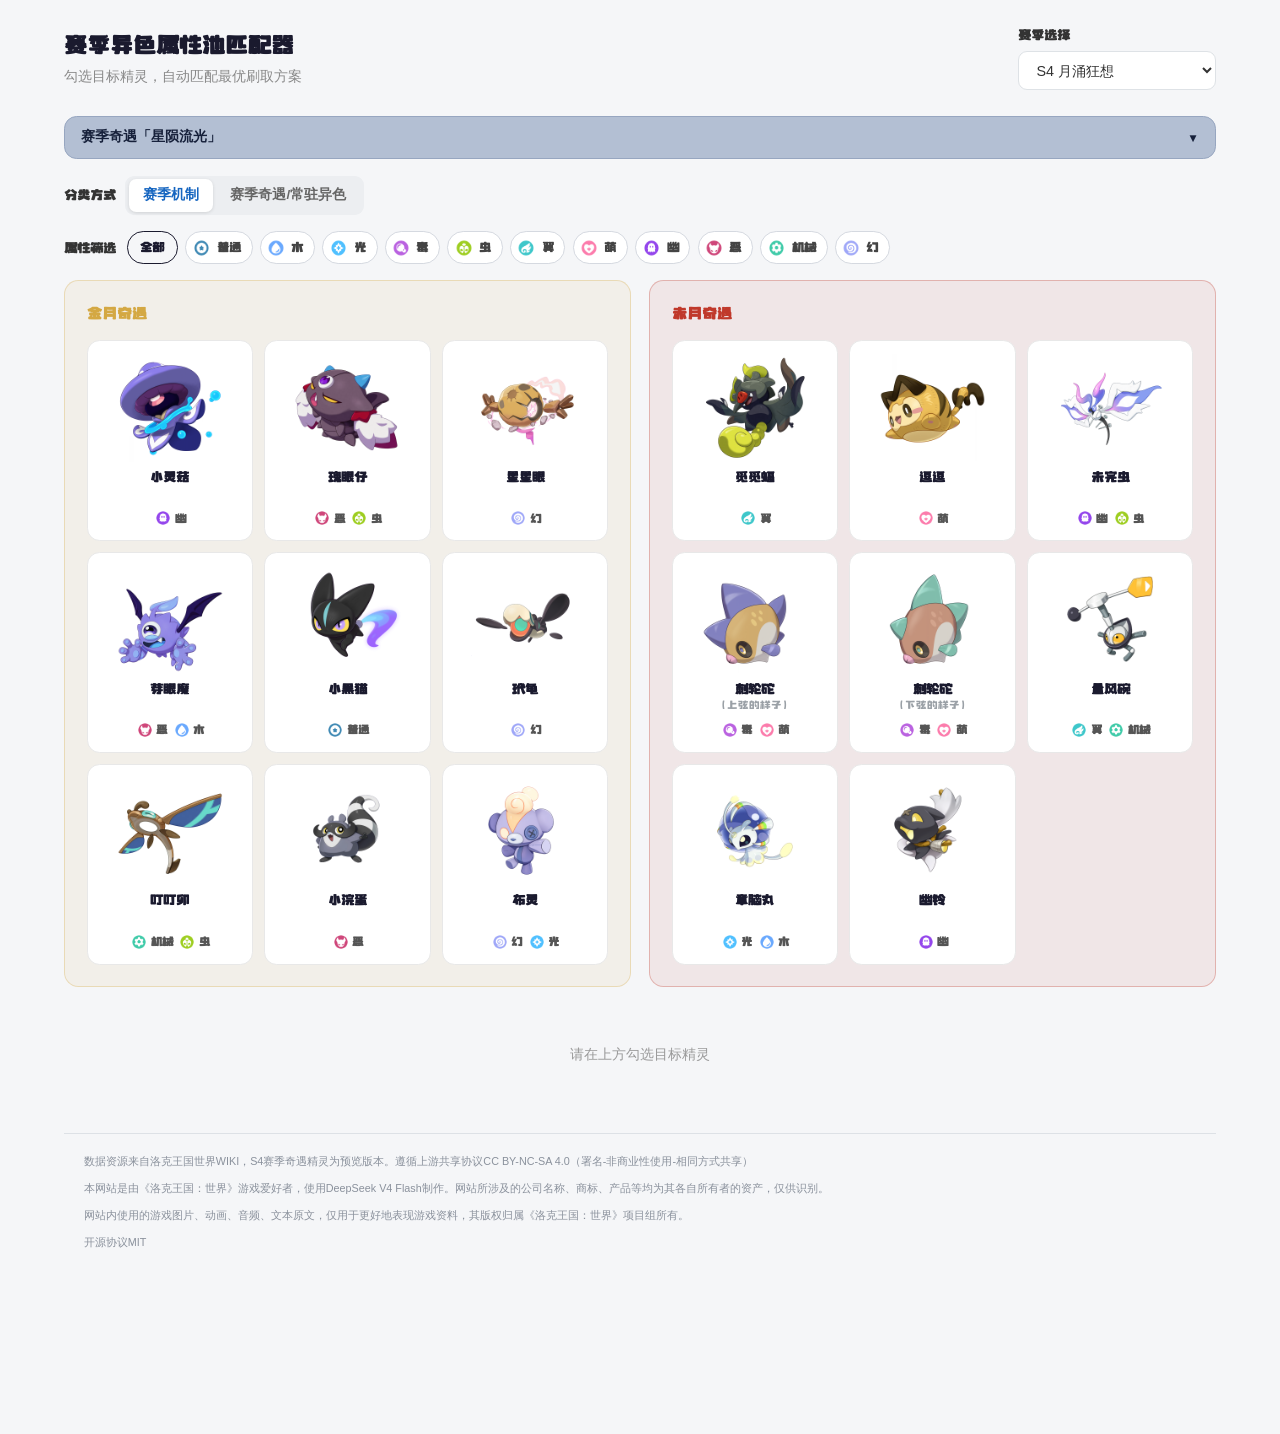
==== index.html @ b7e62e80 "feat: 赛季异色属性池匹配器 v2.7" ====
<!DOCTYPE html>
<html lang="zh-CN">
<head>
  <meta charset="UTF-8">
  <meta name="viewport" content="width=device-width, initial-scale=1.0">
  <title>洛克王国赛季异色属性池匹配器</title>
  <style>
    @font-face {
      font-family: 'MIANFEIZITI';
      src: url('fonts/MIANFEIZITI.ttf') format('truetype');
      font-display: swap;
    }
    :root {
      --font-game: 'MIANFEIZITI', -apple-system, BlinkMacSystemFont, 'Segoe UI', Roboto, 'PingFang SC', 'Microsoft YaHei', sans-serif;
      --font-text: -apple-system, BlinkMacSystemFont, 'Segoe UI', Roboto, 'PingFang SC', 'Microsoft YaHei', sans-serif;
    }
    * { box-sizing: border-box; margin: 0; padding: 0; }
    body {
      font-family: var(--font-game);
      background: #f5f6f8; color: #1a1a2e; padding: 28px; line-height: 1.5;
      zoom: 0.9; /* 页面整体缩放至 90% */
    }
    /* 说明性文字保持系统字体，不更换 */
    .header-title p, .notice, .empty-state, .loading,
    .recommend-group-header .count, .region-hint { font-family: var(--font-text); }
    .container { max-width: 1280px; margin: 0 auto; }

    .header {
      display: flex; justify-content: space-between; align-items: center;
      margin-bottom: 28px; flex-wrap: wrap; gap: 12px;
    }
    .header-title h1 { font-size: 26px; margin-bottom: 4px; }
    .header-title p { font-size: 15px; color: #888; }
    .season-select { min-width: 220px; }
    .season-select label { display: block; font-size: 15px; font-weight: 600; margin-bottom: 6px; color: #333; }
    .season-select select {
      width: 100%; padding: 12px 16px; border-radius: 10px; border: 2px solid #dee2e6;
      font-size: 16px; background: white; cursor: pointer; outline: none; color: #333;
    }

    .loading { text-align: center; padding: 48px; color: #666; }

    .filter-grid { display: grid; gap: 20px; margin-bottom: 24px; }

    .filter-box {
      border-radius: 16px; padding: 24px; border: 1px solid;
    }
    .filter-box-header {
      display: flex; justify-content: space-between; align-items: center;
      margin-bottom: 16px;
    }
    .filter-box-header h3 { font-size: 17px; margin: 0; }

    .checkbox-group {
      display: grid;
      grid-template-columns: repeat(5, minmax(0, 1fr));
      gap: 12px;
    }
    /* 筛选区左右两个分类并列时，每个分类内一行 3 张卡片 */
    .checkbox-group.cols-3 { grid-template-columns: repeat(3, minmax(0, 1fr)); }
    /* 精灵星系卡片（参考 wiki 精灵图鉴） */
    .sprite-card {
      position: relative;
      display: flex; flex-direction: column; align-items: center; gap: 8px;
      padding: 14px 10px 12px;
      background: white; border-radius: 14px;
      border: 2px solid #e8e8e8;
      cursor: pointer; transition: all 0.15s; user-select: none;
    }
    .sprite-card:hover { border-color: #c8c8c8; transform: translateY(-2px); box-shadow: 0 4px 10px rgba(0,0,0,0.06); }
    .sprite-card.selected {
      border-color: var(--accent, #666);
      background: var(--accent-bg, rgba(0,0,0,0.04));
      box-shadow: 0 4px 12px rgba(0,0,0,0.08);
    }
    .sprite-card.selected::after {
      content: '✓'; position: absolute; top: 5px; right: 12px;
      color: var(--accent, #666); font-weight: 700; font-size: 18px;
    }
    .sprite-card input[type="checkbox"] { position: absolute; opacity: 0; pointer-events: none; }
    .sprite-img-wrap {
      position: relative; width: 120px; height: 120px;
      background: transparent; border-radius: 12px; overflow: hidden;
      display: flex; align-items: center; justify-content: center;
    }
    .sprite-img-wrap::before { content: '暂无图片'; font-size: 13px; color: #b8bcc4; }
    .sprite-img { width: 100%; height: 100%; object-fit: contain; }
    /* 精灵/可定向/推荐卡片名称：主名一行 + 括号形态副行（小字灰色）；无括号也保留副行高度使卡片等高 */
    .sprite-name, .dc-name, .rc-name {
      display: inline-flex;
      flex-direction: column;
      align-items: center;
      gap: 2px;
      text-align: center;
      line-height: 1.25;
    }
    .nm-main { font-size: inherit; }
    .nm-sub {
      font-size: 12px; font-weight: 400; color: #9aa0a6;
      min-height: 1.2em; line-height: 1.2; white-space: nowrap;
    }
    .sprite-name { font-weight: 700; font-size: 15px; color: #1a1a2e; }
    .sprite-attrs { display: flex; gap: 6px; min-height: 24px; flex-wrap: wrap; justify-content: center; }
    .sprite-attr {
      display: inline-flex; align-items: center; gap: 3px;
      font-size: 13px; font-weight: 600; color: #555;
    }
    .sprite-attr img { width: 20px; height: 20px; border-radius: 50%; }

    /* 赛季机制提示：标题 + 可折叠正文（背景 #B3BFD3，深色文字适配） */
    .notice {
      display: none;
      border-radius: 14px;
      margin-bottom: 18px;
      border: 1px solid #97a6c0;
      background: #B3BFD3;
      overflow: hidden;
      font-size: 14px;
      color: #1e2a42;
    }
    .notice-head {
      display: flex;
      align-items: center;
      justify-content: space-between;
      gap: 10px;
      padding: 12px 18px;
      cursor: pointer;
      user-select: none;
    }
    .notice-title {
      font-weight: 700;
      font-size: 15px;
      color: #16203a;
      line-height: 1.5;
    }
    .notice-arrow {
      flex-shrink: 0;
      font-size: 13px;
      color: #16203a;
      transition: transform 0.25s ease;
    }
    .notice.open .notice-arrow { transform: rotate(180deg); }
    .notice-body { display: none; padding: 0 18px 16px; }
    .notice.open .notice-body { display: block; }
    .notice-body p { margin: 0 0 8px; color: #1e2a42; }
    .notice-body p:last-child { margin-bottom: 0; }
    .notice-body .notice-sub { font-weight: 600; margin: 6px 0 2px; }

    /* 地区形态提示（如刺轮砣：上弦的样子 / 下弦的样子） */
    .region-hint {
      display: none;
      align-items: center;
      gap: 10px;
      flex-wrap: wrap;
      background: #eef4ff;
      border: 1px solid #c6d8f5;
      border-radius: 12px;
      padding: 14px 20px;
      margin-bottom: 18px;
      font-size: 15px;
      color: #2b4a7a;
    }
    .region-hint .region-hint-title {
      font-weight: 700;
      padding: 3px 12px;
      border-radius: 8px;
      background: #dbe8ff;
      color: #1f3a66;
      font-size: 14px;
      white-space: nowrap;
    }

    /* 分类方式切换开关 */
    .mode-switch {
      display: flex; align-items: center; gap: 10px;
      margin-bottom: 18px; flex-wrap: wrap;
    }
    .mode-label { font-size: 15px; font-weight: 600; color: #333; white-space: nowrap; }
    .mode-buttons {
      display: inline-flex; background: #eceef1; border-radius: 10px;
      padding: 4px; gap: 3px;
    }
    .mode-btn {
      padding: 8px 16px; border: none; border-radius: 8px;
      background: transparent; font-size: 15px; font-weight: 600;
      color: #666; cursor: pointer; transition: all 0.15s;
    }
    .mode-btn.active { background: white; color: #1565c0; box-shadow: 0 1px 4px rgba(0,0,0,0.12); }

    /* 属性筛选开关 */
    .attr-filter {
      display: flex; align-items: center; gap: 12px;
      margin-bottom: 18px; flex-wrap: wrap;
    }
    .attr-filter-buttons { display: flex; flex-wrap: wrap; gap: 8px; }
    .attr-btn {
      display: inline-flex; align-items: center; gap: 6px;
      padding: 6px 12px 6px 6px; border-radius: 18px;
      border: 1.5px solid #d5d9e0; background: white;
      font-size: 14px; font-weight: 600; color: #444;
      font-family: var(--font-game);
      cursor: pointer; transition: all 0.15s;
    }
    .attr-btn:hover { border-color: #aab2bd; }
    .attr-btn img { width: 22px; height: 22px; border-radius: 50%; }
    .attr-btn.active { border-color: var(--ac); background: var(--abg); color: var(--ac); }
    .attr-btn.all { padding: 6px 14px; }

    /* 属性筛选下不可命中精灵：置灰不可选 */
    .sprite-card.disabled {
      opacity: 0.4; pointer-events: none;
      filter: grayscale(0.5);
    }

    .attr-tag {
      display: inline-flex; align-items: center; gap: 6px;
      padding: 5px 12px 5px 6px; border-radius: 16px;
      font-weight: 700; margin-right: 6px; border: 1px solid;
      font-size: 15px; text-shadow: none;
    }
    .attr-tag img { width: 22px; height: 22px; border-radius: 50%; }

    /* 命中属性：并入推荐高星光值刷取精灵区块顶部 */
    .recommend-hit-attrs {
      display: flex;
      align-items: center;
      gap: 10px;
      flex-wrap: wrap;
      background: rgba(255, 255, 255, 0.6);
      border-radius: 10px;
      padding: 10px 14px;
      margin-bottom: 14px;
    }
    .recommend-hit-attrs .label { font-weight: 600; color: #4527a0; font-size: 15px; white-space: nowrap; }

    .directable-section {
      display: none;
      background: #e8f5e9;
      border-radius: 16px;
      padding: 24px;
      border: 1px solid #c8e6c9;
      margin-bottom: 18px;
    }
    .directable-section h3 {
      margin: 0 0 16px 0;
      color: #2e7d32;
      font-size: 19px;
    }
    .directable-subtitle {
      font-weight: 700;
      color: #333;
      font-size: 16px;
      margin: 14px 0 10px 0;
      padding-bottom: 6px;
      border-bottom: 1px dashed #a5d6a7;
    }
    .directable-subtitle:first-of-type { margin-top: 0; }
    .directable-list {
      display: grid;
      grid-template-columns: repeat(5, minmax(0, 1fr));
      gap: 14px;
    }
    /* 可定向精灵卡片：与上方筛选器精灵卡片一致的竖向样式（图 + 名称 + 属性），底部一行属性池 + 机制tag */
    .directable-card {
      display: flex;
      flex-direction: column;
      align-items: center;
      gap: 10px;
      width: 100%;
      background: white;
      border-radius: 14px;
      border: 2px solid #e8e8e8;
      padding: 14px;
      transition: all 0.15s;
    }
    .directable-card:hover { border-color: #c8c8c8; box-shadow: 0 4px 10px rgba(0,0,0,0.06); }
    .dc-top {
      display: flex; flex-direction: column; align-items: center;
      gap: 8px; width: 100%; text-align: center;
    }
    .dc-img-wrap {
      position: relative; flex-shrink: 0; width: 100px; height: 100px;
      background: transparent; border-radius: 12px; overflow: hidden;
      display: flex; align-items: center; justify-content: center;
    }
    .dc-img-wrap::before { content: '暂无图片'; font-size: 13px; color: #b8bcc4; }
    .dc-img { width: 100%; height: 100%; object-fit: contain; }
    .dc-info { display: flex; flex-direction: column; align-items: center; gap: 4px; width: 100%; }
    .dc-name { font-weight: 700; font-size: 15px; color: #1a1a2e; }
    .dc-attrs { display: flex; justify-content: center; gap: 6px; flex-wrap: wrap; }
    .dc-row {
      display: flex; align-items: center; justify-content: space-between; gap: 6px;
      width: 100%;
      padding: 8px 10px; background: #f8f9fa; border-radius: 8px;
      border: 1px solid #e9ecef;
    }
    .dc-pool {
      display: inline-flex; align-items: center; gap: 4px;
      font-size: 14px; font-weight: 600; color: #555; white-space: nowrap;
    }
    .dc-pool img { width: 18px; height: 18px; border-radius: 50%; }
    .method-tag {
      font-size: 12px;
      padding: 3px 10px;
      border-radius: 6px;
      font-weight: 600;
      color: white;
      white-space: nowrap;
    }

    .recommend-section {
      display: none;
      background: #ede7f6;
      border-radius: 16px;
      padding: 24px;
      border: 1px solid #d1c4e9;
    }
    .recommend-section h3 {
      margin: 0 0 16px 0;
      color: #4527a0;
      font-size: 19px;
    }

    .recommend-group {
      background: white;
      border-radius: 12px;
      padding: 14px 16px;
      border: 1px solid #e0e0e0;
      margin-bottom: 14px;
    }
    .recommend-group:last-child { margin-bottom: 0; }
    .recommend-group-header {
      display: flex;
      align-items: center;
      gap: 8px;
      margin-bottom: 10px;
    }
    .recommend-group-header .dot {
      display: inline-block;
      width: 16px;
      height: 16px;
      border-radius: 50%;
    }
    .recommend-group-header .attr-name {
      font-weight: 700;
      color: #333;
      font-size: 18px;
    }
    .recommend-group-header .count {
      color: #999;
      font-size: 13px;
    }
    /* 定向 tag：属性池定向 / 赛季机制定向（可内嵌金月/赤月）/ 不可定向 */
    .recommend-group-header .dir-method {
      display: inline-flex;
      align-items: center;
      gap: 4px;
      font-size: 12px;
      padding: 3px 10px;
      border-radius: 999px;
      font-weight: 600;
      color: white;
      line-height: 1.3;
    }
    .recommend-group-header .dir-method.pool { background: #e65100; }
    .recommend-group-header .dir-method.mech {
      background: #71C2F9;
      color: #3D4F1F; /* BFDE7B 加深后的文字色 */
    }
    .recommend-group-header .dir-method.mech .m-sub {
      display: inline-block;
      color: white;
      padding: 0 6px;
      border-radius: 6px;
      font-size: 11px;
      font-weight: 700;
      line-height: 1.5;
    }
    .recommend-group-header .dir-method.none { background: #aeb4bc; }
    .recommend-items {
      display: grid;
      grid-template-columns: repeat(5, minmax(0, 1fr));
      gap: 14px;
    }
    /* 推荐高星光值精灵卡片：与筛选精灵卡同款版式（透明立绘 + 两行名称 + 图标信息行） */
    .recommend-card {
      position: relative;
      display: flex;
      flex-direction: column;
      align-items: center;
      gap: 8px;
      width: 100%;
      background: white;
      border-radius: 14px;
      border: 2px solid #e8e8e8;
      padding: 14px 10px 12px;
      transition: all 0.15s;
    }
    .recommend-card:hover { border-color: #c8c8c8; box-shadow: 0 4px 10px rgba(0,0,0,0.06); }
    .rc-img-wrap {
      position: relative; flex-shrink: 0; width: 120px; height: 120px;
      background: transparent; border-radius: 12px; overflow: hidden;
      display: flex; align-items: center; justify-content: center;
    }
    .rc-img-wrap::before { content: '暂无图片'; font-size: 13px; color: #b8bcc4; }
    .rc-img { width: 100%; height: 100%; object-fit: contain; }
    .rc-name { font-weight: 700; font-size: 15px; color: #1a1a2e; text-align: center; }
    /* 卡内信息两行：第一行「第一属性：图标+属性」，第二行 星光值 + 阶段（浅蓝胶囊气泡） */
    .rc-attr {
      display: inline-flex;
      align-items: center;
      gap: 4px;
      font-size: 12px;
      color: #8a6d3b;
      white-space: nowrap;
    }
    .rc-attr .rc-attr-label { font-weight: 600; color: #8a6d3b; }
    .rc-attr .rc-attr-ico { width: 16px; height: 16px; border-radius: 50%; }
    .rc-attr .rc-attr-name { font-weight: 600; color: #6b5421; }
    .rc-foot {
      display: flex;
      align-items: center;
      justify-content: center;
      gap: 8px;
      flex-wrap: wrap;
      min-height: 22px;
    }
    .rc-star {
      display: inline-flex;
      align-items: center;
      gap: 4px;
      font-size: 13px;
      font-weight: 700;
      color: #3a3f47;
      white-space: nowrap;
    }
    .rc-star img { width: 18px; height: 18px; }
    /* 阶段浅蓝胶囊气泡 */
    .rc-stage {
      background: #dff1ff;
      color: #0b6bcb;
      font-size: 12px;
      font-weight: 700;
      padding: 1px 10px;
      border-radius: 999px;
      line-height: 1.5;
      white-space: nowrap;
    }

    .empty-state {
      text-align: center;
      padding: 40px;
      color: #999;
      font-size: 15px;
    }

    /* 页脚声明 */
    .footer {
      margin-top: 36px;
      padding: 18px 22px 8px;
      border-top: 1px solid #dde1e6;
      color: #8a919c;
      font-size: 12px;
      line-height: 2;
      font-family: var(--font-text);
    }
    .footer p { margin: 0 0 6px; }

    /* ==================== 图片占位符：有图时隐藏占位文字 ==================== */
    .sprite-img-wrap.has-img::before,
    .dc-img-wrap.has-img::before,
    .rc-img-wrap.has-img::before { content: none; }

    /* ==================== 常规/异色图交替（S1~S3，双图交叠平滑过渡） ==================== */
    /* 开启交替的图片容器：两层 <img> 上下堆叠，通过 opacity 交叠淡入淡出 */
    .sw-ready > img {
      position: absolute;
      inset: 0;
      width: 100%;
      height: 100%;
      object-fit: contain;
      transition: opacity 2.4s ease-in-out;
    }
    .sprite-img, .dc-img, .rc-img { transition: opacity 2.4s ease-in-out; }

    @media (max-width: 1050px) {
      /* 两个分类并列时每格变窄，精灵图适当缩小避免溢出 */
      .sprite-img-wrap { width: 100px; height: 100px; }
    }

    @media (max-width: 900px) {
      .checkbox-group { grid-template-columns: repeat(auto-fill, minmax(120px, 1fr)); }
      .directable-list, .recommend-items { grid-template-columns: repeat(auto-fill, minmax(170px, 1fr)); }
    }

    @media (max-width: 768px) {
      .filter-grid { grid-template-columns: 1fr !important; }
      .header { flex-direction: column; align-items: flex-start; }
    }

    @media (max-width: 560px) {
      body { padding: 16px; }
      .header-title h1 { font-size: 22px; }
      .filter-box, .directable-section, .recommend-section { padding: 16px; }
      .sprite-card { padding: 12px 8px 10px; gap: 6px; }
      .checkbox-group { grid-template-columns: repeat(auto-fill, minmax(100px, 1fr)); }
      .sprite-img-wrap, .dc-img-wrap, .rc-img-wrap { width: 84px; height: 84px; }
      .directable-card, .recommend-card { width: 100%; }
      .directable-list, .recommend-items { grid-template-columns: 1fr; }
      .dc-row { flex-wrap: wrap; justify-content: center; }
    }
  </style>
</head>
<body>
  <div class="container">
    <div class="header">
      <div class="header-title">
        <h1>赛季异色属性池匹配器</h1>
        <p>勾选目标精灵，自动匹配最优刷取方案</p>
      </div>
      <div class="season-select">
        <label>赛季选择</label>
        <select id="season-select">
          <option value="">加载中...</option>
        </select>
      </div>
    </div>

    <div class="loading" id="loading">正在加载赛季数据...</div>

    <div id="app-content" style="display: none;">
      <div class="notice" id="season-notice"></div>

      <div class="mode-switch" id="mode-switch" style="display: none;">
        <span class="mode-label">分类方式</span>
        <div class="mode-buttons" id="mode-buttons"></div>
      </div>

      <div class="attr-filter" id="attr-filter">
        <span class="mode-label">属性筛选</span>
        <div class="attr-filter-buttons" id="attr-filter-buttons"></div>
      </div>

      <div class="filter-grid" id="filter-grid"></div>

      <div class="region-hint" id="region-hint"></div>

      <div class="recommend-section" id="recommend-section">
        <h3>推荐属性池</h3>
        <div class="recommend-hit-attrs" id="recommend-hit-attrs"></div>
        <div id="recommend-list"></div>
      </div>
    </div>

    <div class="empty-state" id="empty-state">请在上方勾选目标精灵</div>

    <footer class="footer">
      <p>数据资源来自洛克王国世界WIKI，S4赛季奇遇精灵为预览版本。遵循上游共享协议CC BY-NC-SA 4.0（署名-非商业性使用-相同方式共享）</p>
      <p>本网站是由《洛克王国：世界》游戏爱好者，使用DeepSeek V4 Flash制作。网站所涉及的公司名称、商标、产品等均为其各自所有者的资产，仅供识别。</p>
      <p>网站内使用的游戏图片、动画、音频、文本原文，仅用于更好地表现游戏资料，其版权归属《洛克王国：世界》项目组所有。</p>
      <p>开源协议MIT</p>
    </footer>
  </div>

  <script>
    // ==================== 配置 ====================
    const BASE_PATH = '.';

    // 属性颜色：从 images/attrs/ 属性图标中提取的主色
    const attrColors = {
      "普通": "#3080B0", "草": "#40B070", "火": "#D05020", "水": "#60A0F0",
      "光": "#40C0F0", "地": "#907030", "冰": "#50A0D0", "龙": "#E04060",
      "电": "#E0C000", "毒": "#B060E0", "虫": "#90C020", "武": "#F09030",
      "翼": "#30C0C0", "萌": "#F070A0", "幽": "#9040E0", "恶": "#C04070",
      "机械": "#40C0A0", "幻": "#90A0F0"
    };

    // ==================== 状态 ====================
    let seasonsConfig = [];
    let currentSeasonData = null;
    let highValueSprites = [];
    let selectedSprites = new Set(); // 单选：最多包含 1 个元素
    // 属性筛选：'' = 全部，否则为单个属性名（单选）
    let selectedAttr = '';
    // 分类方式：mechanism=赛季机制分类（filterGroups），category=赛季奇遇/常驻异色分类（categoryGroups）
    let filterMode = 'mechanism';

    // 分类方式定义（开关按钮展示文案）
    const FILTER_MODES = [
      { key: 'mechanism', label: '赛季机制', groupField: 'group', groupsKey: 'filterGroups' },
      { key: 'category', label: '赛季奇遇/常驻异色', groupField: 'group2', groupsKey: 'categoryGroups' }
    ];

    // 当前分类方式下的分组列表
    function getFilterGroups() {
      const mode = FILTER_MODES.find(m => m.key === filterMode) || FILTER_MODES[0];
      return (currentSeasonData[mode.groupsKey] || currentSeasonData.filterGroups || []);
    }

    // 当前分类方式下精灵所属分组 key
    function getSpriteGroupKey(sprite) {
      const mode = FILTER_MODES.find(m => m.key === filterMode) || FILTER_MODES[0];
      return sprite[mode.groupField] || sprite.group || '';
    }

    // ==================== 初始化 ====================
    async function init() {
      try {
        const seasonsRes = await fetch(`${BASE_PATH}/data/seasons.json`);
        const seasonsData = await seasonsRes.json();
        seasonsConfig = seasonsData.seasons;

        const hvRes = await fetch(`${BASE_PATH}/data/high_value_sprites.json`);
        const hvData = await hvRes.json();
        highValueSprites = hvData.sprites;

        // 异色图清单（常规/异色交替用；未来赛季更新只需补充 data/yise_images.json）
        try {
          const yiseRes = await fetch(`${BASE_PATH}/data/yise_images.json`);
          yiseImages = await yiseRes.json();
        } catch (e) { /* 无清单则不做交替 */ }

        const select = document.getElementById('season-select');
        select.innerHTML = '';
        seasonsConfig.forEach(s => {
          const opt = document.createElement('option');
          opt.value = s.id;
          opt.textContent = `${s.id} ${s.name}`;
          select.appendChild(opt);
        });
        select.addEventListener('change', (e) => loadSeason(e.target.value));

        await loadSeason(seasonsConfig[0].id);

        document.getElementById('loading').style.display = 'none';
        document.getElementById('app-content').style.display = 'block';
      } catch (err) {
        document.getElementById('loading').textContent = '加载失败：' + err.message;
        console.error(err);
      }
    }

    // ==================== 加载赛季数据 ====================
    async function loadSeason(seasonId) {
      currentSeasonData = null;
      selectedSprites.clear();
      selectedAttr = '';
      filterMode = 'mechanism';

      const res = await fetch(`${BASE_PATH}/data/${seasonId}.json`);
      currentSeasonData = await res.json();

      // 赛季切换后清空交替队列，避免引用已移除的旧图片
      swapItems.length = 0;

      renderModeSwitch();
      renderAttrFilter();
      renderFilters();
      updateResults();
    }

    // ==================== 渲染分类方式开关 ====================
    // 仅当赛季配置了 categoryGroups 时显示开关（前端完全通用）
    function renderModeSwitch() {
      const wrap = document.getElementById('mode-switch');
      const container = document.getElementById('mode-buttons');
      const hasCategory = (currentSeasonData.categoryGroups || []).length > 0;
      if (!hasCategory) {
        wrap.style.display = 'none';
        container.innerHTML = '';
        return;
      }
      wrap.style.display = 'flex';
      container.innerHTML = '';
      FILTER_MODES.forEach(mode => {
        const btn = document.createElement('button');
        btn.className = 'mode-btn' + (mode.key === filterMode ? ' active' : '');
        btn.dataset.mode = mode.key;
        btn.textContent = mode.label;
        btn.addEventListener('click', () => {
          if (filterMode === mode.key) return;
          filterMode = mode.key;
          container.querySelectorAll('.mode-btn').forEach(b => b.classList.toggle('active', b.dataset.mode === filterMode));
          selectedSprites.clear();
          renderFilters();
          updateResults();
        });
        container.appendChild(btn);
      });
    }

    // ==================== 渲染属性筛选开关 ====================
    // 属性选项 = 当前赛季精灵包含的属性（去重，单选）
    function renderAttrFilter() {
      const container = document.getElementById('attr-filter-buttons');
      container.innerHTML = '';

      // 收集赛季内属性
      const attrSet = new Set();
      currentSeasonData.sprites.forEach(s => {
        if (s.attr1) attrSet.add(s.attr1);
        if (s.attr2) attrSet.add(s.attr2);
      });
      // 按属性色值表固定顺序排序，未知属性排最后
      const order = Object.keys(attrColors);
      const attrs = Array.from(attrSet).sort((a, b) => {
        const ia = order.indexOf(a), ib = order.indexOf(b);
        return (ia === -1 ? 99 : ia) - (ib === -1 ? 99 : ib);
      });

      const makeBtn = (attr, label, isAll) => {
        const btn = document.createElement('button');
        btn.className = 'attr-btn' + (isAll ? ' all' : '') + (attr === selectedAttr ? ' active' : '');
        btn.dataset.attr = attr || 'all';
        if (attr) {
          const color = attrColors[attr] || '#666';
          btn.style.setProperty('--ac', color);
          btn.style.setProperty('--abg', hexToRgba(color, 0.12));
          btn.innerHTML = `<img src="${BASE_PATH}/images/attrs/${encodeURIComponent(attr)}.png" alt="${attr}">${label}`;
        } else {
          btn.textContent = label;
        }
        btn.addEventListener('click', () => {
          if (selectedAttr === attr) return;
          selectedAttr = attr;
          selectedSprites.clear();
          container.querySelectorAll('.attr-btn').forEach(b => b.classList.toggle('active', b.dataset.attr === (attr || 'all')));
          renderFilters();
          updateResults();
        });
        container.appendChild(btn);
      };

      makeBtn('', '全部', true);
      attrs.forEach(a => makeBtn(a, a, false));
    }

    // 同步所有精灵卡片的选中视觉（单选）
    function syncSelectionUI() {
      document.querySelectorAll('.sprite-card').forEach(card => {
        const cb = card.querySelector('input[type="checkbox"]');
        if (!cb) return;
        const on = selectedSprites.has(cb.value);
        cb.checked = on;
        card.classList.toggle('selected', on);
      });
    }

    // 精灵是否可命中某属性（自身属性 或 可定向属性池 包含该属性）
    function canHitAttr(sprite, attr) {
      if (!attr) return true;
      if (sprite.attr1 === attr || sprite.attr2 === attr) return true;
      const d = sprite.directable;
      if (!d) return false;
      return (d.pool || []).includes(attr) || (d.mechanism || []).includes(attr);
    }

    // ==================== 渲染筛选区（完全通用） ====================
    function renderFilters() {
      const grid = document.getElementById('filter-grid');
      const notice = document.getElementById('season-notice');
      const groups = getFilterGroups();

      if (currentSeasonData.description) {
        notice.style.display = 'block';
        notice.classList.remove('open'); // 默认折叠
        const title = currentSeasonData.noticeTitle || `${currentSeasonData.name} 赛季机制`;
        const paras = String(currentSeasonData.description)
          .split(/\n{2,}/)
          .map(t => t.trim())
          .filter(Boolean)
          .map(t => `<p>${t}</p>`)
          .join('');
        notice.innerHTML = `
          <div class="notice-head">
            <span class="notice-title">${title}</span>
            <span class="notice-arrow">▼</span>
          </div>
          <div class="notice-body">${paras}</div>
        `;
        notice.querySelector('.notice-head').addEventListener('click', () => {
          notice.classList.toggle('open');
        });
      } else {
        notice.style.display = 'none';
        notice.innerHTML = '';
      }

      grid.innerHTML = '';
      // 两个分类并列展示（每个分类内一行 3 张卡片）；非两个分类时整行堆叠
      const sideBySide = groups.length === 2;
      grid.style.gridTemplateColumns = sideBySide ? 'repeat(2, minmax(0, 1fr))' : '1fr';

      groups.forEach((group) => {
        const box = document.createElement('div');
        box.className = 'filter-box';
        box.style.background = hexToRgba(group.color, 0.08);
        box.style.borderColor = hexToRgba(group.color, 0.3);

        const boxId = `group-${group.key}-checkboxes`;

        box.innerHTML = `
          <div class="filter-box-header">
            <h3 style="color:${group.color}">${group.name}</h3>
          </div>
          <div class="checkbox-group ${sideBySide ? 'cols-3' : ''}" id="${boxId}"></div>
        `;

        grid.appendChild(box);

        const groupSprites = currentSeasonData.sprites.filter(s => getSpriteGroupKey(s) === group.key);
        const names = [...new Set(groupSprites.map(s => s.name))];
        renderCheckboxGroup(boxId, names, group);
      });
    }

    function renderCheckboxGroup(containerId, names, groupConfig) {
      const container = document.getElementById(containerId);
      container.innerHTML = '';
      const seasonId = currentSeasonData.season;
      const accent = groupConfig.color || '#666';

      names.forEach(name => {
        const sprite = currentSeasonData.sprites.find(s => s.name === name) || {};
        const attrs = [sprite.attr1, sprite.attr2].filter(Boolean);
        const attrsHtml = attrs.map(a => `
          <span class="sprite-attr">
            <img src="${BASE_PATH}/images/attrs/${encodeURIComponent(a)}.png" alt="${a}">
            ${a}
          </span>
        `).join('');

        // 属性筛选：不可命中当前筛选属性的精灵置灰不可选
        const canHit = canHitAttr(sprite, selectedAttr);

        const label = document.createElement('label');
        label.className = 'sprite-card' + (canHit ? '' : ' disabled');
        label.style.setProperty('--accent', accent);
        label.style.setProperty('--accent-bg', hexToRgba(accent, 0.08));

        const checkbox = document.createElement('input');
        checkbox.type = 'checkbox';
        checkbox.value = name;
        checkbox.checked = selectedSprites.has(name);
        if (!canHit) checkbox.disabled = true;
        checkbox.addEventListener('change', (e) => {
          // 单选：选中新精灵时清空其他选择
          if (e.target.checked) {
            selectedSprites.clear();
            selectedSprites.add(name);
          } else {
            selectedSprites.delete(name);
          }
          syncSelectionUI();
          updateResults();
        });

        // 精灵图片：images/S{赛季}/{精灵名}.png；S4 预览版精灵文件名带「（预览版）」
        const imgFile = sprite.previewImage ? `${name}（预览版）` : name;
        const imgSrc = `${BASE_PATH}/images/${seasonId}/${encodeURIComponent(imgFile)}.png`;
        label.innerHTML = `
          <span class="sprite-img-wrap">
            <img class="sprite-img" src="${imgSrc}" alt="${name}" loading="lazy">
          </span>
          <span class="sprite-name">${nameBlock(name)}</span>
          <span class="sprite-attrs">${attrsHtml}</span>
        `;

        // 占位符控制 + 常规/异色图交替（清单驱动，仅 S1~S3 有异色图）
        const wrapEl = label.querySelector('.sprite-img-wrap');
        const imgEl = wrapEl.querySelector('.sprite-img');
        bindPlaceholder(wrapEl, imgEl);
        setupSwap(wrapEl, imgEl, imgSrc, name);

        label.appendChild(checkbox);
        label.classList.toggle('selected', checkbox.checked);
        container.appendChild(label);
      });
    }

    // ==================== 更新结果 ====================
    function updateResults() {
      const hasSelection = selectedSprites.size > 0;
      const emptyState = document.getElementById('empty-state');
      const recommendSection = document.getElementById('recommend-section');
      const regionHint = document.getElementById('region-hint');
      const hitAttrsBar = document.getElementById('recommend-hit-attrs');

      if (!hasSelection) {
        emptyState.style.display = 'block';
        recommendSection.style.display = 'none';
        regionHint.style.display = 'none';
        hitAttrsBar.innerHTML = '';
        return;
      }

      emptyState.style.display = 'none';
      recommendSection.style.display = 'block';

      // 收集命中属性 + 选中精灵的完整数据
      const hitAttrs = new Set();
      const selectedData = [];

      selectedSprites.forEach(name => {
        const matches = currentSeasonData.sprites.filter(s => s.name === name);
        matches.forEach(s => {
          selectedData.push(s);
          if (s.attr1) hitAttrs.add(s.attr1);
          if (s.attr2) hitAttrs.add(s.attr2);
        });
      });

      // 命中属性：并入推荐属性池区块顶部
      const attrList = Array.from(hitAttrs).map(attr => {
        const color = attrColors[attr] || '#666';
        return `<span class="attr-tag" style="background:${hexToRgba(color, 0.12)};border-color:${color};color:${color};">
          <img src="${BASE_PATH}/images/attrs/${encodeURIComponent(attr)}.png" alt="${attr}">${attr}
        </span>`;
      }).join('');
      hitAttrsBar.innerHTML = `<span class="label">命中属性：</span>${attrList || '<span style="color:#999;font-size:13px;">无</span>'}`;

      // 地区形态提示（如刺轮砣双形态为相互独立的精灵）
      renderRegionHint(selectedData);

      // 可定向信息：选中精灵可经「属性池」直接定向的属性 / 可经「赛季机制」近似定向的属性
      // （并入推荐属性池：在各属性池分组头用 tag 标注，不再单独列区块）
      const poolAttrs = new Set();
      const mechAttrs = new Set();
      let mechTag = null; // 赛季机制分组的标识（如 S4 金月/赤月），嵌在「赛季机制定向」tag 内
      selectedData.forEach(s => {
        const d = s.directable;
        if (!d) return;
        (d.pool || []).forEach(a => poolAttrs.add(a));
        if ((d.mechanism || []).length > 0) {
          (d.mechanism).forEach(a => mechAttrs.add(a));
          if (!mechTag) {
            const g = (currentSeasonData.filterGroups || []).find(g => g.key === s.group);
            if (g) mechTag = { text: g.badgeText || g.name, color: g.badgeColor || g.color };
          }
        }
      });

      const recommend = highValueSprites
        .filter(s => hitAttrs.has(s.attr))
        .filter(s => !selectedAttr || s.attr === selectedAttr)
        .filter(s => !(s.excludeSeasons || []).includes(currentSeasonData.season))
        .sort((a, b) => b.value - a.value);

      const grouped = {};
      recommend.forEach(item => {
        if (!grouped[item.attr]) grouped[item.attr] = [];
        grouped[item.attr].push(item);
      });

      renderRecommend(grouped, poolAttrs, mechAttrs, mechTag);
    }

    // ==================== 渲染地区形态提示 ====================
    // 拥有 family 字段的精灵（如刺轮砣的上弦/下弦形态）为同一精灵的地区形态，
    // 属于相互独立的精灵，需特殊方式刷取（具体方式待补充）。选中其一后提示相关形态。
    function renderRegionHint(selectedData) {
      const el = document.getElementById('region-hint');
      const famSprite = selectedData.find(s => s.family);
      const siblings = famSprite
        ? currentSeasonData.sprites.filter(s => s.family === famSprite.family && s.name !== famSprite.name)
        : [];

      if (!famSprite || siblings.length === 0) {
        el.style.display = 'none';
        return;
      }

      const siblingNames = siblings.map(s => s.name).join('、');
      el.innerHTML = `
        <span class="region-hint-title">地区形态提示</span>
        <span>${famSprite.name} 与 ${siblingNames} 为「${famSprite.family}」的地区形态，属于相互独立的精灵，需特殊方式刷取。</span>
      `;
      el.style.display = 'flex';
    }

    // ==================== 渲染推荐列表 ====================
    function renderRecommend(grouped, poolAttrs, mechAttrs, mechTag) {
      const container = document.getElementById('recommend-list');
      container.innerHTML = '';

      const attrs = Object.keys(grouped).sort();

      if (attrs.length === 0) {
        container.innerHTML = '<div style="color:#999;font-size:13px;text-align:center;padding:12px;">暂无匹配推荐</div>';
        return;
      }

      // 可定向（属性池/赛季机制可定向）属性池优先展示，其余平铺并标「不可定向」；不再折叠
      const directableGroups = [];
      const nonDirectableGroups = [];

      attrs.forEach(attr => {
        if (poolAttrs.has(attr) || mechAttrs.has(attr)) {
          directableGroups.push(attr);
        } else {
          nonDirectableGroups.push(attr);
        }
      });

      directableGroups.forEach(attr => {
        renderAttrGroup(container, attr, grouped[attr], {
          pool: poolAttrs.has(attr),
          mech: mechAttrs.has(attr)
        }, mechTag);
      });

      nonDirectableGroups.forEach(attr => {
        renderAttrGroup(container, attr, grouped[attr], null, mechTag);
      });
    }

    function renderAttrGroup(container, attr, group, direct, mechTag) {
      const section = document.createElement('div');
      section.className = 'recommend-group';

      const itemsHtml = group.map(item => {
        const stages = item.stages || [];
        const stagePill = stages.length > 0 ? `<span class="rc-stage">${toChinese(stages.length)}阶</span>` : '';
        return `
        <span class="recommend-card">
          <span class="rc-img-wrap"><img class="rc-img" src="${BASE_PATH}/images/high_value/${encodeURIComponent(item.name)}.png" alt="${item.name}" loading="lazy"></span>
          <span class="rc-name">${nameBlock(item.name)}</span>
          <span class="rc-attr">
            <span class="rc-attr-label">第一属性：</span>
            <img class="rc-attr-ico" src="${BASE_PATH}/images/attrs/${encodeURIComponent(item.attr)}.png" alt="${item.attr}">
            <span class="rc-attr-name">${item.attr}</span>
          </span>
          <span class="rc-foot">
            <span class="rc-star"><img src="${BASE_PATH}/images/star_value.png" alt="星光值">${item.value}</span>
            ${stagePill}
          </span>
        </span>`;
      }).join('');

      // 分组头 tag：属性池定向 / 赛季机制定向（可内嵌金月/赤月）/ 不可定向
      let badges = '';
      if (direct) {
        if (direct.pool) badges += '<span class="dir-method pool">属性池定向</span>';
        if (direct.mech) {
          const sub = mechTag
            ? `<span class="m-sub" style="background:${mechTag.color}">${mechTag.text}</span>`
            : '';
          badges += `<span class="dir-method mech">赛季机制定向${sub}</span>`;
        }
      } else {
        badges = '<span class="dir-method none">不可定向</span>';
      }

      section.innerHTML = `
        <div class="recommend-group-header">
          <img class="dot" src="${BASE_PATH}/images/attrs/${encodeURIComponent(attr)}.png" alt="${attr}">
          <span class="attr-name">${attr}</span>
          <span class="count">(${group.length}只)</span>
          ${badges}
        </div>
        <div class="recommend-items">${itemsHtml}</div>
      `;

      section.querySelectorAll('.rc-img-wrap').forEach(w => bindPlaceholder(w, w.querySelector('img')));

      container.appendChild(section);
    }

    // ==================== 工具函数 ====================
    function hexToRgba(hex, alpha) {
      const r = parseInt(hex.slice(1, 3), 16);
      const g = parseInt(hex.slice(3, 5), 16);
      const b = parseInt(hex.slice(5, 7), 16);
      return `rgba(${r}, ${g}, ${b}, ${alpha})`;
    }

    // 图片占位符：加载成功则隐藏"暂无图片"占位文字，失败则保留
    function bindPlaceholder(wrap, img) {
      if (!wrap || !img) return;
      img.addEventListener('load', () => wrap.classList.add('has-img'));
      img.addEventListener('error', () => wrap.classList.remove('has-img'));
    }

    // ==================== 常规/异色图交替（S1~S3，双图交叠平滑过渡） ====================
    // 异色图清单由 data/yise_images.json 驱动，仅在清单内的精灵启用交替，
    // 避免对不存在异色图的精灵产生 404 请求噪音；未来赛季更新只需补充清单。
    // 实现：容器内叠加两层 <img>（常规图/异色图各一层，均已预载），到点后仅切换两层
    // opacity，由 CSS transition 完成 2.4s 淡入淡出，两图交叠无硬切。
    const swapItems = [];
    let yiseImages = {};
    const SWAP_INTERVAL = 5000; // 每 5 秒切换一次
    function setupSwap(wrap, img, origSrc, name) {
      if (!wrap || !img || !origSrc || !name) return;
      const seasonId = currentSeasonData.season;
      const list = yiseImages[seasonId] || [];
      if (!list.includes(name)) return;
      const altSrc = origSrc.replace(/\.png$/, '_异色.png');

      const alt = document.createElement('img');
      alt.src = altSrc;
      alt.alt = img.alt || name;
      alt.style.opacity = '0';
      wrap.appendChild(alt);
      wrap.classList.add('sw-ready');
      img.style.opacity = '1';

      swapItems.push({ wrap, a: img, b: alt, showA: true });
    }
    setInterval(() => {
      // 清理已从 DOM 移除的旧容器（属性筛选/切换赛季会重建卡片），避免重复累积
      for (let i = swapItems.length - 1; i >= 0; i--) {
        if (!swapItems[i].wrap.isConnected) swapItems.splice(i, 1);
      }
      swapItems.forEach(item => {
        const cur = item.showA ? item.a : item.b;
        const nxt = item.showA ? item.b : item.a;
        item.showA = !item.showA;
        cur.style.opacity = '0';
        nxt.style.opacity = '1';
      });
    }, SWAP_INTERVAL);

    // 中文数字（阶段数）
    function toChinese(n) {
      const c = ['一', '二', '三', '四', '五', '六', '七', '八', '九', '十'];
      return n >= 1 && n <= 10 ? c[n - 1] : String(n);
    }

    // 卡片名称两行结构：主名一行，括号地区形态另起一行（小字灰色）；
    // 无括号的也输出空副行，保证所有卡片名称区高度一致
    function nameBlock(name) {
      const m = /^(.+?)（(.+)）$/.exec(name);
      if (m) {
        return `<span class="nm-main">${m[1]}</span><span class="nm-sub">（${m[2]}）</span>`;
      }
      return `<span class="nm-main">${name}</span><span class="nm-sub"></span>`;
    }

    // ==================== 启动 ====================
    init();
  </script>
</body>
</html>
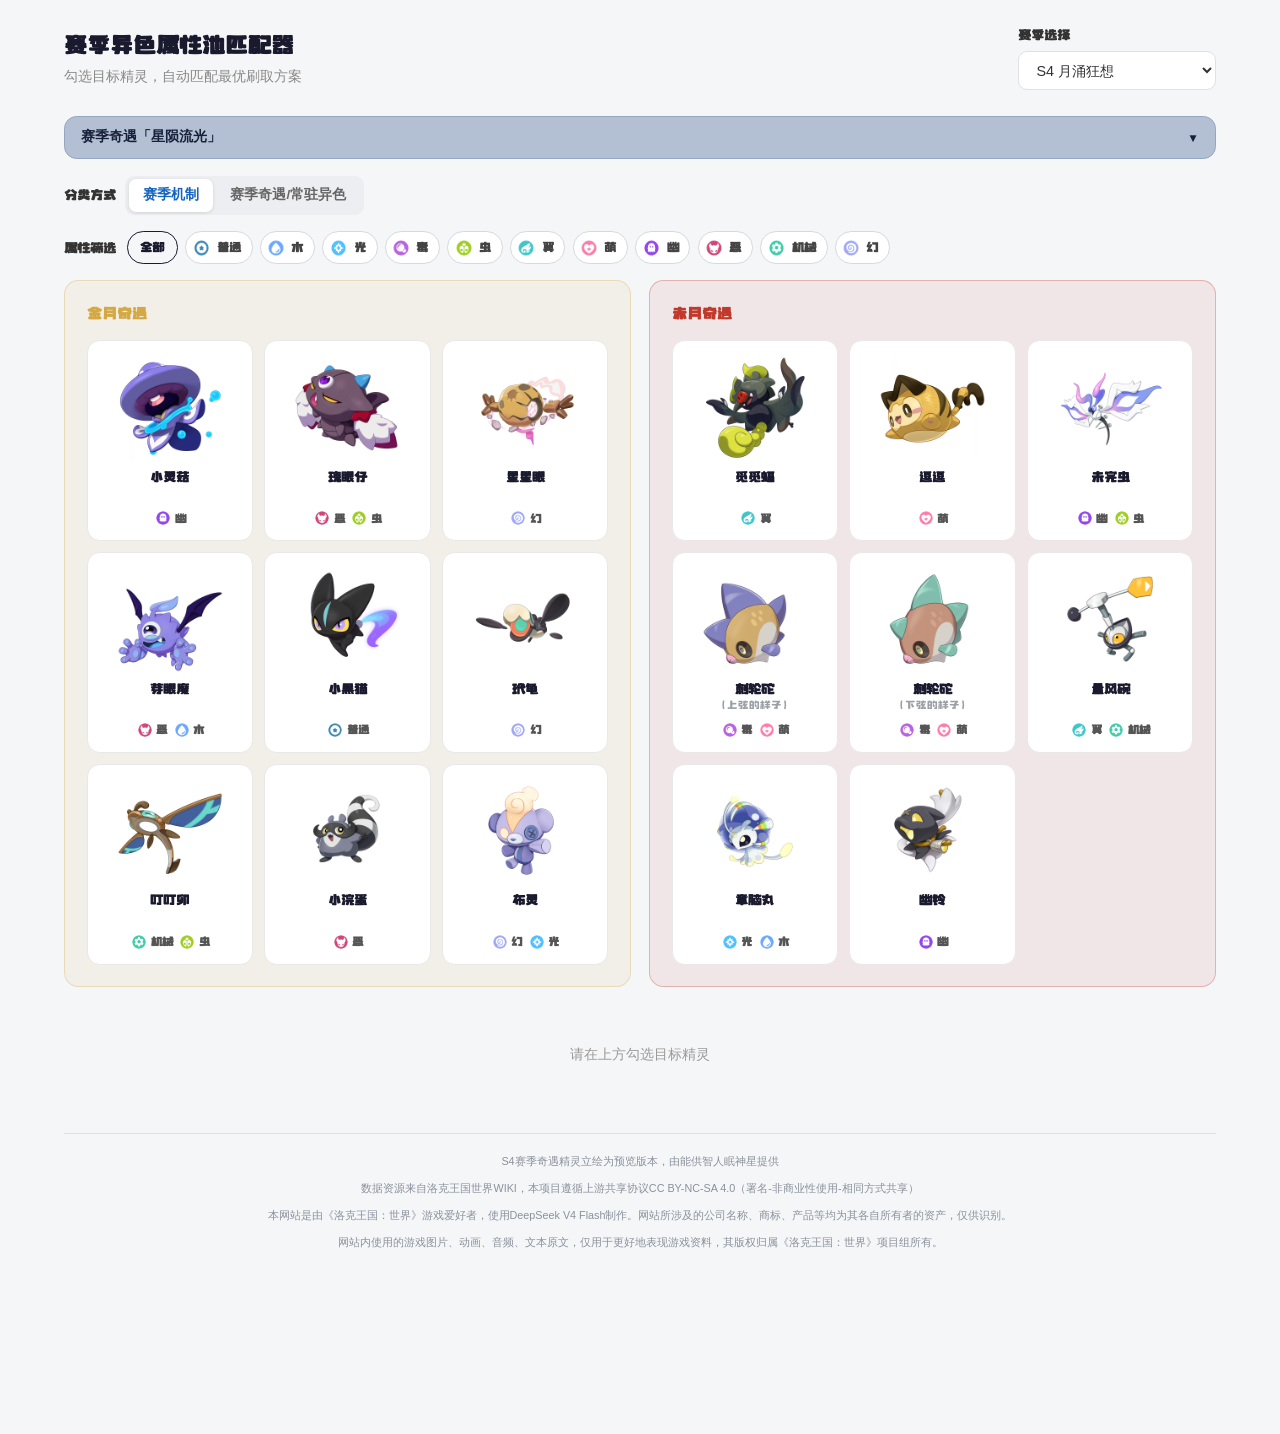
==== commit 641274a0: "style: 页脚文案更新并居中（移除 MIT 行）" ====
--- a/index.html
+++ b/index.html
@@ -462,6 +462,7 @@
       color: #8a919c;
       font-size: 12px;
       line-height: 2;
+      text-align: center;
       font-family: var(--font-text);
     }
     .footer p { margin: 0 0 6px; }
@@ -555,10 +556,10 @@
     <div class="empty-state" id="empty-state">请在上方勾选目标精灵</div>
 
     <footer class="footer">
-      <p>数据资源来自洛克王国世界WIKI，S4赛季奇遇精灵为预览版本。遵循上游共享协议CC BY-NC-SA 4.0（署名-非商业性使用-相同方式共享）</p>
+      <p>S4赛季奇遇精灵立绘为预览版本，由能供智人眠神星提供</p>
+      <p>数据资源来自洛克王国世界WIKI，本项目遵循上游共享协议CC BY-NC-SA 4.0（署名-非商业性使用-相同方式共享）</p>
       <p>本网站是由《洛克王国：世界》游戏爱好者，使用DeepSeek V4 Flash制作。网站所涉及的公司名称、商标、产品等均为其各自所有者的资产，仅供识别。</p>
       <p>网站内使用的游戏图片、动画、音频、文本原文，仅用于更好地表现游戏资料，其版权归属《洛克王国：世界》项目组所有。</p>
-      <p>开源协议MIT</p>
     </footer>
   </div>
 
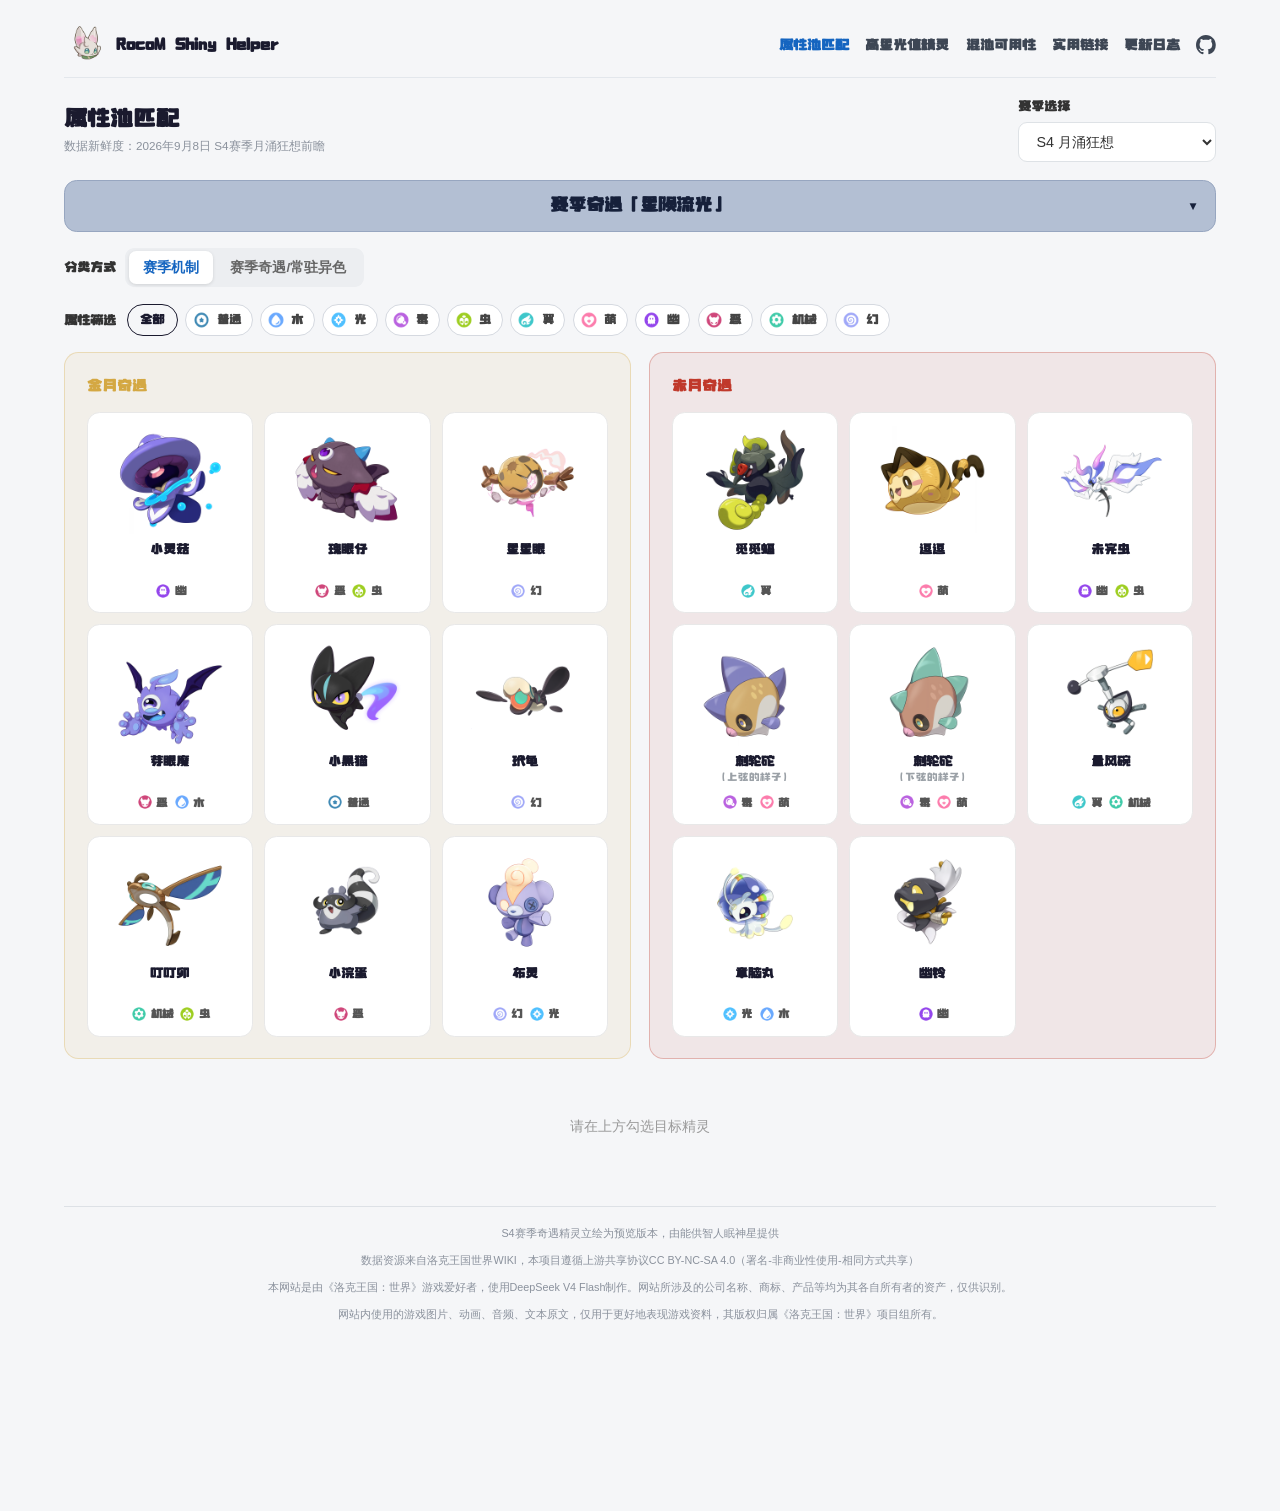
==== commit 592ffb98: "feat: v3.9 新增高星光值/混池可用性/实用链接页与更新日志，移除仓库内非站点内容" ====
--- a/index.html
+++ b/index.html
@@ -3,521 +3,33 @@
 <head>
   <meta charset="UTF-8">
   <meta name="viewport" content="width=device-width, initial-scale=1.0">
-  <title>洛克王国赛季异色属性池匹配器</title>
-  <style>
-    @font-face {
-      font-family: 'MIANFEIZITI';
-      src: url('fonts/MIANFEIZITI.ttf') format('truetype');
-      font-display: swap;
-    }
-    :root {
-      --font-game: 'MIANFEIZITI', -apple-system, BlinkMacSystemFont, 'Segoe UI', Roboto, 'PingFang SC', 'Microsoft YaHei', sans-serif;
-      --font-text: -apple-system, BlinkMacSystemFont, 'Segoe UI', Roboto, 'PingFang SC', 'Microsoft YaHei', sans-serif;
-    }
-    * { box-sizing: border-box; margin: 0; padding: 0; }
-    body {
-      font-family: var(--font-game);
-      background: #f5f6f8; color: #1a1a2e; padding: 28px; line-height: 1.5;
-      zoom: 0.9; /* 页面整体缩放至 90% */
-    }
-    /* 说明性文字保持系统字体，不更换 */
-    .header-title p, .notice, .empty-state, .loading,
-    .recommend-group-header .count, .region-hint { font-family: var(--font-text); }
-    .container { max-width: 1280px; margin: 0 auto; }
-
-    .header {
-      display: flex; justify-content: space-between; align-items: center;
-      margin-bottom: 28px; flex-wrap: wrap; gap: 12px;
-    }
-    .header-title h1 { font-size: 26px; margin-bottom: 4px; }
-    .header-title p { font-size: 15px; color: #888; }
-    .season-select { min-width: 220px; }
-    .season-select label { display: block; font-size: 15px; font-weight: 600; margin-bottom: 6px; color: #333; }
-    .season-select select {
-      width: 100%; padding: 12px 16px; border-radius: 10px; border: 2px solid #dee2e6;
-      font-size: 16px; background: white; cursor: pointer; outline: none; color: #333;
-    }
-
-    .loading { text-align: center; padding: 48px; color: #666; }
-
-    .filter-grid { display: grid; gap: 20px; margin-bottom: 24px; }
-
-    .filter-box {
-      border-radius: 16px; padding: 24px; border: 1px solid;
-    }
-    .filter-box-header {
-      display: flex; justify-content: space-between; align-items: center;
-      margin-bottom: 16px;
-    }
-    .filter-box-header h3 { font-size: 17px; margin: 0; }
-
-    .checkbox-group {
-      display: grid;
-      grid-template-columns: repeat(5, minmax(0, 1fr));
-      gap: 12px;
-    }
-    /* 筛选区左右两个分类并列时，每个分类内一行 3 张卡片 */
-    .checkbox-group.cols-3 { grid-template-columns: repeat(3, minmax(0, 1fr)); }
-    /* 精灵星系卡片（参考 wiki 精灵图鉴） */
-    .sprite-card {
-      position: relative;
-      display: flex; flex-direction: column; align-items: center; gap: 8px;
-      padding: 14px 10px 12px;
-      background: white; border-radius: 14px;
-      border: 2px solid #e8e8e8;
-      cursor: pointer; transition: all 0.15s; user-select: none;
-    }
-    .sprite-card:hover { border-color: #c8c8c8; transform: translateY(-2px); box-shadow: 0 4px 10px rgba(0,0,0,0.06); }
-    .sprite-card.selected {
-      border-color: var(--accent, #666);
-      background: var(--accent-bg, rgba(0,0,0,0.04));
-      box-shadow: 0 4px 12px rgba(0,0,0,0.08);
-    }
-    .sprite-card.selected::after {
-      content: '✓'; position: absolute; top: 5px; right: 12px;
-      color: var(--accent, #666); font-weight: 700; font-size: 18px;
-    }
-    .sprite-card input[type="checkbox"] { position: absolute; opacity: 0; pointer-events: none; }
-    .sprite-img-wrap {
-      position: relative; width: 120px; height: 120px;
-      background: transparent; border-radius: 12px; overflow: hidden;
-      display: flex; align-items: center; justify-content: center;
-    }
-    .sprite-img-wrap::before { content: '暂无图片'; font-size: 13px; color: #b8bcc4; }
-    .sprite-img { width: 100%; height: 100%; object-fit: contain; }
-    /* 精灵/可定向/推荐卡片名称：主名一行 + 括号形态副行（小字灰色）；无括号也保留副行高度使卡片等高 */
-    .sprite-name, .dc-name, .rc-name {
-      display: inline-flex;
-      flex-direction: column;
-      align-items: center;
-      gap: 2px;
-      text-align: center;
-      line-height: 1.25;
-    }
-    .nm-main { font-size: inherit; }
-    .nm-sub {
-      font-size: 12px; font-weight: 400; color: #9aa0a6;
-      min-height: 1.2em; line-height: 1.2; white-space: nowrap;
-    }
-    .sprite-name { font-weight: 700; font-size: 15px; color: #1a1a2e; }
-    .sprite-attrs { display: flex; gap: 6px; min-height: 24px; flex-wrap: wrap; justify-content: center; }
-    .sprite-attr {
-      display: inline-flex; align-items: center; gap: 3px;
-      font-size: 13px; font-weight: 600; color: #555;
-    }
-    .sprite-attr img { width: 20px; height: 20px; border-radius: 50%; }
-
-    /* 赛季机制提示：标题 + 可折叠正文（背景 #B3BFD3，深色文字适配） */
-    .notice {
-      display: none;
-      border-radius: 14px;
-      margin-bottom: 18px;
-      border: 1px solid #97a6c0;
-      background: #B3BFD3;
-      overflow: hidden;
-      font-size: 14px;
-      color: #1e2a42;
-    }
-    .notice-head {
-      display: flex;
-      align-items: center;
-      justify-content: space-between;
-      gap: 10px;
-      padding: 12px 18px;
-      cursor: pointer;
-      user-select: none;
-    }
-    .notice-title {
-      font-weight: 700;
-      font-size: 15px;
-      color: #16203a;
-      line-height: 1.5;
-    }
-    .notice-arrow {
-      flex-shrink: 0;
-      font-size: 13px;
-      color: #16203a;
-      transition: transform 0.25s ease;
-    }
-    .notice.open .notice-arrow { transform: rotate(180deg); }
-    .notice-body { display: none; padding: 0 18px 16px; }
-    .notice.open .notice-body { display: block; }
-    .notice-body p { margin: 0 0 8px; color: #1e2a42; }
-    .notice-body p:last-child { margin-bottom: 0; }
-    .notice-body .notice-sub { font-weight: 600; margin: 6px 0 2px; }
-
-    /* 地区形态提示（如刺轮砣：上弦的样子 / 下弦的样子） */
-    .region-hint {
-      display: none;
-      align-items: center;
-      gap: 10px;
-      flex-wrap: wrap;
-      background: #eef4ff;
-      border: 1px solid #c6d8f5;
-      border-radius: 12px;
-      padding: 14px 20px;
-      margin-bottom: 18px;
-      font-size: 15px;
-      color: #2b4a7a;
-    }
-    .region-hint .region-hint-title {
-      font-weight: 700;
-      padding: 3px 12px;
-      border-radius: 8px;
-      background: #dbe8ff;
-      color: #1f3a66;
-      font-size: 14px;
-      white-space: nowrap;
-    }
-
-    /* 分类方式切换开关 */
-    .mode-switch {
-      display: flex; align-items: center; gap: 10px;
-      margin-bottom: 18px; flex-wrap: wrap;
-    }
-    .mode-label { font-size: 15px; font-weight: 600; color: #333; white-space: nowrap; }
-    .mode-buttons {
-      display: inline-flex; background: #eceef1; border-radius: 10px;
-      padding: 4px; gap: 3px;
-    }
-    .mode-btn {
-      padding: 8px 16px; border: none; border-radius: 8px;
-      background: transparent; font-size: 15px; font-weight: 600;
-      color: #666; cursor: pointer; transition: all 0.15s;
-    }
-    .mode-btn.active { background: white; color: #1565c0; box-shadow: 0 1px 4px rgba(0,0,0,0.12); }
-
-    /* 属性筛选开关 */
-    .attr-filter {
-      display: flex; align-items: center; gap: 12px;
-      margin-bottom: 18px; flex-wrap: wrap;
-    }
-    .attr-filter-buttons { display: flex; flex-wrap: wrap; gap: 8px; }
-    .attr-btn {
-      display: inline-flex; align-items: center; gap: 6px;
-      padding: 6px 12px 6px 6px; border-radius: 18px;
-      border: 1.5px solid #d5d9e0; background: white;
-      font-size: 14px; font-weight: 600; color: #444;
-      font-family: var(--font-game);
-      cursor: pointer; transition: all 0.15s;
-    }
-    .attr-btn:hover { border-color: #aab2bd; }
-    .attr-btn img { width: 22px; height: 22px; border-radius: 50%; }
-    .attr-btn.active { border-color: var(--ac); background: var(--abg); color: var(--ac); }
-    .attr-btn.all { padding: 6px 14px; }
-
-    /* 属性筛选下不可命中精灵：置灰不可选 */
-    .sprite-card.disabled {
-      opacity: 0.4; pointer-events: none;
-      filter: grayscale(0.5);
-    }
-
-    .attr-tag {
-      display: inline-flex; align-items: center; gap: 6px;
-      padding: 5px 12px 5px 6px; border-radius: 16px;
-      font-weight: 700; margin-right: 6px; border: 1px solid;
-      font-size: 15px; text-shadow: none;
-    }
-    .attr-tag img { width: 22px; height: 22px; border-radius: 50%; }
-
-    /* 命中属性：并入推荐高星光值刷取精灵区块顶部 */
-    .recommend-hit-attrs {
-      display: flex;
-      align-items: center;
-      gap: 10px;
-      flex-wrap: wrap;
-      background: rgba(255, 255, 255, 0.6);
-      border-radius: 10px;
-      padding: 10px 14px;
-      margin-bottom: 14px;
-    }
-    .recommend-hit-attrs .label { font-weight: 600; color: #4527a0; font-size: 15px; white-space: nowrap; }
-
-    .directable-section {
-      display: none;
-      background: #e8f5e9;
-      border-radius: 16px;
-      padding: 24px;
-      border: 1px solid #c8e6c9;
-      margin-bottom: 18px;
-    }
-    .directable-section h3 {
-      margin: 0 0 16px 0;
-      color: #2e7d32;
-      font-size: 19px;
-    }
-    .directable-subtitle {
-      font-weight: 700;
-      color: #333;
-      font-size: 16px;
-      margin: 14px 0 10px 0;
-      padding-bottom: 6px;
-      border-bottom: 1px dashed #a5d6a7;
-    }
-    .directable-subtitle:first-of-type { margin-top: 0; }
-    .directable-list {
-      display: grid;
-      grid-template-columns: repeat(5, minmax(0, 1fr));
-      gap: 14px;
-    }
-    /* 可定向精灵卡片：与上方筛选器精灵卡片一致的竖向样式（图 + 名称 + 属性），底部一行属性池 + 机制tag */
-    .directable-card {
-      display: flex;
-      flex-direction: column;
-      align-items: center;
-      gap: 10px;
-      width: 100%;
-      background: white;
-      border-radius: 14px;
-      border: 2px solid #e8e8e8;
-      padding: 14px;
-      transition: all 0.15s;
-    }
-    .directable-card:hover { border-color: #c8c8c8; box-shadow: 0 4px 10px rgba(0,0,0,0.06); }
-    .dc-top {
-      display: flex; flex-direction: column; align-items: center;
-      gap: 8px; width: 100%; text-align: center;
-    }
-    .dc-img-wrap {
-      position: relative; flex-shrink: 0; width: 100px; height: 100px;
-      background: transparent; border-radius: 12px; overflow: hidden;
-      display: flex; align-items: center; justify-content: center;
-    }
-    .dc-img-wrap::before { content: '暂无图片'; font-size: 13px; color: #b8bcc4; }
-    .dc-img { width: 100%; height: 100%; object-fit: contain; }
-    .dc-info { display: flex; flex-direction: column; align-items: center; gap: 4px; width: 100%; }
-    .dc-name { font-weight: 700; font-size: 15px; color: #1a1a2e; }
-    .dc-attrs { display: flex; justify-content: center; gap: 6px; flex-wrap: wrap; }
-    .dc-row {
-      display: flex; align-items: center; justify-content: space-between; gap: 6px;
-      width: 100%;
-      padding: 8px 10px; background: #f8f9fa; border-radius: 8px;
-      border: 1px solid #e9ecef;
-    }
-    .dc-pool {
-      display: inline-flex; align-items: center; gap: 4px;
-      font-size: 14px; font-weight: 600; color: #555; white-space: nowrap;
-    }
-    .dc-pool img { width: 18px; height: 18px; border-radius: 50%; }
-    .method-tag {
-      font-size: 12px;
-      padding: 3px 10px;
-      border-radius: 6px;
-      font-weight: 600;
-      color: white;
-      white-space: nowrap;
-    }
-
-    .recommend-section {
-      display: none;
-      background: #ede7f6;
-      border-radius: 16px;
-      padding: 24px;
-      border: 1px solid #d1c4e9;
-    }
-    .recommend-section h3 {
-      margin: 0 0 16px 0;
-      color: #4527a0;
-      font-size: 19px;
-    }
-
-    .recommend-group {
-      background: white;
-      border-radius: 12px;
-      padding: 14px 16px;
-      border: 1px solid #e0e0e0;
-      margin-bottom: 14px;
-    }
-    .recommend-group:last-child { margin-bottom: 0; }
-    .recommend-group-header {
-      display: flex;
-      align-items: center;
-      gap: 8px;
-      margin-bottom: 10px;
-    }
-    .recommend-group-header .dot {
-      display: inline-block;
-      width: 16px;
-      height: 16px;
-      border-radius: 50%;
-    }
-    .recommend-group-header .attr-name {
-      font-weight: 700;
-      color: #333;
-      font-size: 18px;
-    }
-    .recommend-group-header .count {
-      color: #999;
-      font-size: 13px;
-    }
-    /* 定向 tag：属性池定向 / 赛季机制定向（可内嵌金月/赤月）/ 不可定向 */
-    .recommend-group-header .dir-method {
-      display: inline-flex;
-      align-items: center;
-      gap: 4px;
-      font-size: 12px;
-      padding: 3px 10px;
-      border-radius: 999px;
-      font-weight: 600;
-      color: white;
-      line-height: 1.3;
-    }
-    .recommend-group-header .dir-method.pool { background: #e65100; }
-    .recommend-group-header .dir-method.mech {
-      background: #71C2F9;
-      color: #3D4F1F; /* BFDE7B 加深后的文字色 */
-    }
-    .recommend-group-header .dir-method.mech .m-sub {
-      display: inline-block;
-      color: white;
-      padding: 0 6px;
-      border-radius: 6px;
-      font-size: 11px;
-      font-weight: 700;
-      line-height: 1.5;
-    }
-    .recommend-group-header .dir-method.none { background: #aeb4bc; }
-    .recommend-items {
-      display: grid;
-      grid-template-columns: repeat(5, minmax(0, 1fr));
-      gap: 14px;
-    }
-    /* 推荐高星光值精灵卡片：与筛选精灵卡同款版式（透明立绘 + 两行名称 + 图标信息行） */
-    .recommend-card {
-      position: relative;
-      display: flex;
-      flex-direction: column;
-      align-items: center;
-      gap: 8px;
-      width: 100%;
-      background: white;
-      border-radius: 14px;
-      border: 2px solid #e8e8e8;
-      padding: 14px 10px 12px;
-      transition: all 0.15s;
-    }
-    .recommend-card:hover { border-color: #c8c8c8; box-shadow: 0 4px 10px rgba(0,0,0,0.06); }
-    .rc-img-wrap {
-      position: relative; flex-shrink: 0; width: 120px; height: 120px;
-      background: transparent; border-radius: 12px; overflow: hidden;
-      display: flex; align-items: center; justify-content: center;
-    }
-    .rc-img-wrap::before { content: '暂无图片'; font-size: 13px; color: #b8bcc4; }
-    .rc-img { width: 100%; height: 100%; object-fit: contain; }
-    .rc-name { font-weight: 700; font-size: 15px; color: #1a1a2e; text-align: center; }
-    /* 卡内信息两行：第一行「第一属性：图标+属性」，第二行 星光值 + 阶段（浅蓝胶囊气泡） */
-    .rc-attr {
-      display: inline-flex;
-      align-items: center;
-      gap: 4px;
-      font-size: 12px;
-      color: #8a6d3b;
-      white-space: nowrap;
-    }
-    .rc-attr .rc-attr-label { font-weight: 600; color: #8a6d3b; }
-    .rc-attr .rc-attr-ico { width: 16px; height: 16px; border-radius: 50%; }
-    .rc-attr .rc-attr-name { font-weight: 600; color: #6b5421; }
-    .rc-foot {
-      display: flex;
-      align-items: center;
-      justify-content: center;
-      gap: 8px;
-      flex-wrap: wrap;
-      min-height: 22px;
-    }
-    .rc-star {
-      display: inline-flex;
-      align-items: center;
-      gap: 4px;
-      font-size: 13px;
-      font-weight: 700;
-      color: #3a3f47;
-      white-space: nowrap;
-    }
-    .rc-star img { width: 18px; height: 18px; }
-    /* 阶段浅蓝胶囊气泡 */
-    .rc-stage {
-      background: #dff1ff;
-      color: #0b6bcb;
-      font-size: 12px;
-      font-weight: 700;
-      padding: 1px 10px;
-      border-radius: 999px;
-      line-height: 1.5;
-      white-space: nowrap;
-    }
-
-    .empty-state {
-      text-align: center;
-      padding: 40px;
-      color: #999;
-      font-size: 15px;
-    }
-
-    /* 页脚声明 */
-    .footer {
-      margin-top: 36px;
-      padding: 18px 22px 8px;
-      border-top: 1px solid #dde1e6;
-      color: #8a919c;
-      font-size: 12px;
-      line-height: 2;
-      text-align: center;
-      font-family: var(--font-text);
-    }
-    .footer p { margin: 0 0 6px; }
-
-    /* ==================== 图片占位符：有图时隐藏占位文字 ==================== */
-    .sprite-img-wrap.has-img::before,
-    .dc-img-wrap.has-img::before,
-    .rc-img-wrap.has-img::before { content: none; }
-
-    /* ==================== 常规/异色图交替（S1~S3，双图交叠平滑过渡） ==================== */
-    /* 开启交替的图片容器：两层 <img> 上下堆叠，通过 opacity 交叠淡入淡出 */
-    .sw-ready > img {
-      position: absolute;
-      inset: 0;
-      width: 100%;
-      height: 100%;
-      object-fit: contain;
-      transition: opacity 2.4s ease-in-out;
-    }
-    .sprite-img, .dc-img, .rc-img { transition: opacity 2.4s ease-in-out; }
-
-    @media (max-width: 1050px) {
-      /* 两个分类并列时每格变窄，精灵图适当缩小避免溢出 */
-      .sprite-img-wrap { width: 100px; height: 100px; }
-    }
-
-    @media (max-width: 900px) {
-      .checkbox-group { grid-template-columns: repeat(auto-fill, minmax(120px, 1fr)); }
-      .directable-list, .recommend-items { grid-template-columns: repeat(auto-fill, minmax(170px, 1fr)); }
-    }
-
-    @media (max-width: 768px) {
-      .filter-grid { grid-template-columns: 1fr !important; }
-      .header { flex-direction: column; align-items: flex-start; }
-    }
-
-    @media (max-width: 560px) {
-      body { padding: 16px; }
-      .header-title h1 { font-size: 22px; }
-      .filter-box, .directable-section, .recommend-section { padding: 16px; }
-      .sprite-card { padding: 12px 8px 10px; gap: 6px; }
-      .checkbox-group { grid-template-columns: repeat(auto-fill, minmax(100px, 1fr)); }
-      .sprite-img-wrap, .dc-img-wrap, .rc-img-wrap { width: 84px; height: 84px; }
-      .directable-card, .recommend-card { width: 100%; }
-      .directable-list, .recommend-items { grid-template-columns: 1fr; }
-      .dc-row { flex-wrap: wrap; justify-content: center; }
-    }
-  </style>
+  <link rel="icon" type="image/png" href="icons.png">
+  <title>属性池匹配 - RocoM Shiny Helper</title>
+  <link rel="stylesheet" href="css/site.css">
 </head>
 <body>
   <div class="container">
-    <div class="header">
-      <div class="header-title">
-        <h1>赛季异色属性池匹配器</h1>
-        <p>勾选目标精灵，自动匹配最优刷取方案</p>
+    <div class="header-top">
+      <a class="brand" href="index.html">
+        <img class="brand-ico" src="icons.png" alt="">
+        <span>RocoM Shiny Helper</span>
+      </a>
+      <nav class="top-nav">
+        <a class="active" href="index.html">属性池匹配</a>
+        <a href="pages/high-value.html">高星光值精灵</a>
+        <a href="pages/pool-availability.html">混池可用性</a>
+        <a href="pages/toolbox.html">实用链接</a>
+        <a href="pages/changelog.html">更新日志</a>
+        <a class="gh" href="https://github.com/JayeGT002/Rocom-Shiny-Helper" target="_blank" rel="noopener" title="GitHub 仓库" aria-label="GitHub 仓库">
+          <svg viewBox="0 0 16 16" xmlns="http://www.w3.org/2000/svg"><path d="M8 0C3.58 0 0 3.58 0 8c0 3.54 2.29 6.53 5.47 7.59.4.07.55-.17.55-.38 0-.19-.01-.82-.01-1.49-2.01.37-2.53-.49-2.69-.94-.09-.23-.48-.94-.82-1.13-.28-.15-.68-.52-.01-.53.63-.01 1.08.58 1.23.82.72 1.21 1.87.87 2.33.66.07-.52.28-.87.51-1.07-1.78-.2-3.64-.89-3.64-3.95 0-.87.31-1.59.82-2.15-.08-.2-.36-1.02.08-2.12 0 0 .67-.21 2.2.82.64-.18 1.32-.27 2-.27.68 0 1.36.09 2 .27 1.53-1.04 2.2-.82 2.2-.82.44 1.1.16 1.92.08 2.12.51.56.82 1.27.82 2.15 0 3.07-1.87 3.75-3.65 3.95.29.25.54.73.54 1.48 0 1.07-.01 1.93-.01 2.2 0 .21.15.46.55.38A8.01 8.01 0 0 0 16 8c0-4.42-3.58-8-8-8z"/></svg>
+        </a>
+      </nav>
+    </div>
+
+    <div class="page-head">
+      <div class="page-title">
+        <h1>属性池匹配</h1>
+        <p class="page-sub">数据新鲜度：2026年9月8日 S4赛季月涌狂想前瞻</p>
       </div>
       <div class="season-select">
         <label>赛季选择</label>
@@ -563,582 +75,6 @@
     </footer>
   </div>
 
-  <script>
-    // ==================== 配置 ====================
-    const BASE_PATH = '.';
-
-    // 属性颜色：从 images/attrs/ 属性图标中提取的主色
-    const attrColors = {
-      "普通": "#3080B0", "草": "#40B070", "火": "#D05020", "水": "#60A0F0",
-      "光": "#40C0F0", "地": "#907030", "冰": "#50A0D0", "龙": "#E04060",
-      "电": "#E0C000", "毒": "#B060E0", "虫": "#90C020", "武": "#F09030",
-      "翼": "#30C0C0", "萌": "#F070A0", "幽": "#9040E0", "恶": "#C04070",
-      "机械": "#40C0A0", "幻": "#90A0F0"
-    };
-
-    // ==================== 状态 ====================
-    let seasonsConfig = [];
-    let currentSeasonData = null;
-    let highValueSprites = [];
-    let selectedSprites = new Set(); // 单选：最多包含 1 个元素
-    // 属性筛选：'' = 全部，否则为单个属性名（单选）
-    let selectedAttr = '';
-    // 分类方式：mechanism=赛季机制分类（filterGroups），category=赛季奇遇/常驻异色分类（categoryGroups）
-    let filterMode = 'mechanism';
-
-    // 分类方式定义（开关按钮展示文案）
-    const FILTER_MODES = [
-      { key: 'mechanism', label: '赛季机制', groupField: 'group', groupsKey: 'filterGroups' },
-      { key: 'category', label: '赛季奇遇/常驻异色', groupField: 'group2', groupsKey: 'categoryGroups' }
-    ];
-
-    // 当前分类方式下的分组列表
-    function getFilterGroups() {
-      const mode = FILTER_MODES.find(m => m.key === filterMode) || FILTER_MODES[0];
-      return (currentSeasonData[mode.groupsKey] || currentSeasonData.filterGroups || []);
-    }
-
-    // 当前分类方式下精灵所属分组 key
-    function getSpriteGroupKey(sprite) {
-      const mode = FILTER_MODES.find(m => m.key === filterMode) || FILTER_MODES[0];
-      return sprite[mode.groupField] || sprite.group || '';
-    }
-
-    // ==================== 初始化 ====================
-    async function init() {
-      try {
-        const seasonsRes = await fetch(`${BASE_PATH}/data/seasons.json`);
-        const seasonsData = await seasonsRes.json();
-        seasonsConfig = seasonsData.seasons;
-
-        const hvRes = await fetch(`${BASE_PATH}/data/high_value_sprites.json`);
-        const hvData = await hvRes.json();
-        highValueSprites = hvData.sprites;
-
-        // 异色图清单（常规/异色交替用；未来赛季更新只需补充 data/yise_images.json）
-        try {
-          const yiseRes = await fetch(`${BASE_PATH}/data/yise_images.json`);
-          yiseImages = await yiseRes.json();
-        } catch (e) { /* 无清单则不做交替 */ }
-
-        const select = document.getElementById('season-select');
-        select.innerHTML = '';
-        seasonsConfig.forEach(s => {
-          const opt = document.createElement('option');
-          opt.value = s.id;
-          opt.textContent = `${s.id} ${s.name}`;
-          select.appendChild(opt);
-        });
-        select.addEventListener('change', (e) => loadSeason(e.target.value));
-
-        await loadSeason(seasonsConfig[0].id);
-
-        document.getElementById('loading').style.display = 'none';
-        document.getElementById('app-content').style.display = 'block';
-      } catch (err) {
-        document.getElementById('loading').textContent = '加载失败：' + err.message;
-        console.error(err);
-      }
-    }
-
-    // ==================== 加载赛季数据 ====================
-    async function loadSeason(seasonId) {
-      currentSeasonData = null;
-      selectedSprites.clear();
-      selectedAttr = '';
-      filterMode = 'mechanism';
-
-      const res = await fetch(`${BASE_PATH}/data/${seasonId}.json`);
-      currentSeasonData = await res.json();
-
-      // 赛季切换后清空交替队列，避免引用已移除的旧图片
-      swapItems.length = 0;
-
-      renderModeSwitch();
-      renderAttrFilter();
-      renderFilters();
-      updateResults();
-    }
-
-    // ==================== 渲染分类方式开关 ====================
-    // 仅当赛季配置了 categoryGroups 时显示开关（前端完全通用）
-    function renderModeSwitch() {
-      const wrap = document.getElementById('mode-switch');
-      const container = document.getElementById('mode-buttons');
-      const hasCategory = (currentSeasonData.categoryGroups || []).length > 0;
-      if (!hasCategory) {
-        wrap.style.display = 'none';
-        container.innerHTML = '';
-        return;
-      }
-      wrap.style.display = 'flex';
-      container.innerHTML = '';
-      FILTER_MODES.forEach(mode => {
-        const btn = document.createElement('button');
-        btn.className = 'mode-btn' + (mode.key === filterMode ? ' active' : '');
-        btn.dataset.mode = mode.key;
-        btn.textContent = mode.label;
-        btn.addEventListener('click', () => {
-          if (filterMode === mode.key) return;
-          filterMode = mode.key;
-          container.querySelectorAll('.mode-btn').forEach(b => b.classList.toggle('active', b.dataset.mode === filterMode));
-          selectedSprites.clear();
-          renderFilters();
-          updateResults();
-        });
-        container.appendChild(btn);
-      });
-    }
-
-    // ==================== 渲染属性筛选开关 ====================
-    // 属性选项 = 当前赛季精灵包含的属性（去重，单选）
-    function renderAttrFilter() {
-      const container = document.getElementById('attr-filter-buttons');
-      container.innerHTML = '';
-
-      // 收集赛季内属性
-      const attrSet = new Set();
-      currentSeasonData.sprites.forEach(s => {
-        if (s.attr1) attrSet.add(s.attr1);
-        if (s.attr2) attrSet.add(s.attr2);
-      });
-      // 按属性色值表固定顺序排序，未知属性排最后
-      const order = Object.keys(attrColors);
-      const attrs = Array.from(attrSet).sort((a, b) => {
-        const ia = order.indexOf(a), ib = order.indexOf(b);
-        return (ia === -1 ? 99 : ia) - (ib === -1 ? 99 : ib);
-      });
-
-      const makeBtn = (attr, label, isAll) => {
-        const btn = document.createElement('button');
-        btn.className = 'attr-btn' + (isAll ? ' all' : '') + (attr === selectedAttr ? ' active' : '');
-        btn.dataset.attr = attr || 'all';
-        if (attr) {
-          const color = attrColors[attr] || '#666';
-          btn.style.setProperty('--ac', color);
-          btn.style.setProperty('--abg', hexToRgba(color, 0.12));
-          btn.innerHTML = `<img src="${BASE_PATH}/images/attrs/${encodeURIComponent(attr)}.png" alt="${attr}">${label}`;
-        } else {
-          btn.textContent = label;
-        }
-        btn.addEventListener('click', () => {
-          if (selectedAttr === attr) return;
-          selectedAttr = attr;
-          selectedSprites.clear();
-          container.querySelectorAll('.attr-btn').forEach(b => b.classList.toggle('active', b.dataset.attr === (attr || 'all')));
-          renderFilters();
-          updateResults();
-        });
-        container.appendChild(btn);
-      };
-
-      makeBtn('', '全部', true);
-      attrs.forEach(a => makeBtn(a, a, false));
-    }
-
-    // 同步所有精灵卡片的选中视觉（单选）
-    function syncSelectionUI() {
-      document.querySelectorAll('.sprite-card').forEach(card => {
-        const cb = card.querySelector('input[type="checkbox"]');
-        if (!cb) return;
-        const on = selectedSprites.has(cb.value);
-        cb.checked = on;
-        card.classList.toggle('selected', on);
-      });
-    }
-
-    // 精灵是否可命中某属性（自身属性 或 可定向属性池 包含该属性）
-    function canHitAttr(sprite, attr) {
-      if (!attr) return true;
-      if (sprite.attr1 === attr || sprite.attr2 === attr) return true;
-      const d = sprite.directable;
-      if (!d) return false;
-      return (d.pool || []).includes(attr) || (d.mechanism || []).includes(attr);
-    }
-
-    // ==================== 渲染筛选区（完全通用） ====================
-    function renderFilters() {
-      const grid = document.getElementById('filter-grid');
-      const notice = document.getElementById('season-notice');
-      const groups = getFilterGroups();
-
-      if (currentSeasonData.description) {
-        notice.style.display = 'block';
-        notice.classList.remove('open'); // 默认折叠
-        const title = currentSeasonData.noticeTitle || `${currentSeasonData.name} 赛季机制`;
-        const paras = String(currentSeasonData.description)
-          .split(/\n{2,}/)
-          .map(t => t.trim())
-          .filter(Boolean)
-          .map(t => `<p>${t}</p>`)
-          .join('');
-        notice.innerHTML = `
-          <div class="notice-head">
-            <span class="notice-title">${title}</span>
-            <span class="notice-arrow">▼</span>
-          </div>
-          <div class="notice-body">${paras}</div>
-        `;
-        notice.querySelector('.notice-head').addEventListener('click', () => {
-          notice.classList.toggle('open');
-        });
-      } else {
-        notice.style.display = 'none';
-        notice.innerHTML = '';
-      }
-
-      grid.innerHTML = '';
-      // 两个分类并列展示（每个分类内一行 3 张卡片）；非两个分类时整行堆叠
-      const sideBySide = groups.length === 2;
-      grid.style.gridTemplateColumns = sideBySide ? 'repeat(2, minmax(0, 1fr))' : '1fr';
-
-      groups.forEach((group) => {
-        const box = document.createElement('div');
-        box.className = 'filter-box';
-        box.style.background = hexToRgba(group.color, 0.08);
-        box.style.borderColor = hexToRgba(group.color, 0.3);
-
-        const boxId = `group-${group.key}-checkboxes`;
-
-        box.innerHTML = `
-          <div class="filter-box-header">
-            <h3 style="color:${group.color}">${group.name}</h3>
-          </div>
-          <div class="checkbox-group ${sideBySide ? 'cols-3' : ''}" id="${boxId}"></div>
-        `;
-
-        grid.appendChild(box);
-
-        const groupSprites = currentSeasonData.sprites.filter(s => getSpriteGroupKey(s) === group.key);
-        const names = [...new Set(groupSprites.map(s => s.name))];
-        renderCheckboxGroup(boxId, names, group);
-      });
-    }
-
-    function renderCheckboxGroup(containerId, names, groupConfig) {
-      const container = document.getElementById(containerId);
-      container.innerHTML = '';
-      const seasonId = currentSeasonData.season;
-      const accent = groupConfig.color || '#666';
-
-      names.forEach(name => {
-        const sprite = currentSeasonData.sprites.find(s => s.name === name) || {};
-        const attrs = [sprite.attr1, sprite.attr2].filter(Boolean);
-        const attrsHtml = attrs.map(a => `
-          <span class="sprite-attr">
-            <img src="${BASE_PATH}/images/attrs/${encodeURIComponent(a)}.png" alt="${a}">
-            ${a}
-          </span>
-        `).join('');
-
-        // 属性筛选：不可命中当前筛选属性的精灵置灰不可选
-        const canHit = canHitAttr(sprite, selectedAttr);
-
-        const label = document.createElement('label');
-        label.className = 'sprite-card' + (canHit ? '' : ' disabled');
-        label.style.setProperty('--accent', accent);
-        label.style.setProperty('--accent-bg', hexToRgba(accent, 0.08));
-
-        const checkbox = document.createElement('input');
-        checkbox.type = 'checkbox';
-        checkbox.value = name;
-        checkbox.checked = selectedSprites.has(name);
-        if (!canHit) checkbox.disabled = true;
-        checkbox.addEventListener('change', (e) => {
-          // 单选：选中新精灵时清空其他选择
-          if (e.target.checked) {
-            selectedSprites.clear();
-            selectedSprites.add(name);
-          } else {
-            selectedSprites.delete(name);
-          }
-          syncSelectionUI();
-          updateResults();
-        });
-
-        // 精灵图片：images/S{赛季}/{精灵名}.png；S4 预览版精灵文件名带「（预览版）」
-        const imgFile = sprite.previewImage ? `${name}（预览版）` : name;
-        const imgSrc = `${BASE_PATH}/images/${seasonId}/${encodeURIComponent(imgFile)}.png`;
-        label.innerHTML = `
-          <span class="sprite-img-wrap">
-            <img class="sprite-img" src="${imgSrc}" alt="${name}" loading="lazy">
-          </span>
-          <span class="sprite-name">${nameBlock(name)}</span>
-          <span class="sprite-attrs">${attrsHtml}</span>
-        `;
-
-        // 占位符控制 + 常规/异色图交替（清单驱动，仅 S1~S3 有异色图）
-        const wrapEl = label.querySelector('.sprite-img-wrap');
-        const imgEl = wrapEl.querySelector('.sprite-img');
-        bindPlaceholder(wrapEl, imgEl);
-        setupSwap(wrapEl, imgEl, imgSrc, name);
-
-        label.appendChild(checkbox);
-        label.classList.toggle('selected', checkbox.checked);
-        container.appendChild(label);
-      });
-    }
-
-    // ==================== 更新结果 ====================
-    function updateResults() {
-      const hasSelection = selectedSprites.size > 0;
-      const emptyState = document.getElementById('empty-state');
-      const recommendSection = document.getElementById('recommend-section');
-      const regionHint = document.getElementById('region-hint');
-      const hitAttrsBar = document.getElementById('recommend-hit-attrs');
-
-      if (!hasSelection) {
-        emptyState.style.display = 'block';
-        recommendSection.style.display = 'none';
-        regionHint.style.display = 'none';
-        hitAttrsBar.innerHTML = '';
-        return;
-      }
-
-      emptyState.style.display = 'none';
-      recommendSection.style.display = 'block';
-
-      // 收集命中属性 + 选中精灵的完整数据
-      const hitAttrs = new Set();
-      const selectedData = [];
-
-      selectedSprites.forEach(name => {
-        const matches = currentSeasonData.sprites.filter(s => s.name === name);
-        matches.forEach(s => {
-          selectedData.push(s);
-          if (s.attr1) hitAttrs.add(s.attr1);
-          if (s.attr2) hitAttrs.add(s.attr2);
-        });
-      });
-
-      // 命中属性：并入推荐属性池区块顶部
-      const attrList = Array.from(hitAttrs).map(attr => {
-        const color = attrColors[attr] || '#666';
-        return `<span class="attr-tag" style="background:${hexToRgba(color, 0.12)};border-color:${color};color:${color};">
-          <img src="${BASE_PATH}/images/attrs/${encodeURIComponent(attr)}.png" alt="${attr}">${attr}
-        </span>`;
-      }).join('');
-      hitAttrsBar.innerHTML = `<span class="label">命中属性：</span>${attrList || '<span style="color:#999;font-size:13px;">无</span>'}`;
-
-      // 地区形态提示（如刺轮砣双形态为相互独立的精灵）
-      renderRegionHint(selectedData);
-
-      // 可定向信息：选中精灵可经「属性池」直接定向的属性 / 可经「赛季机制」近似定向的属性
-      // （并入推荐属性池：在各属性池分组头用 tag 标注，不再单独列区块）
-      const poolAttrs = new Set();
-      const mechAttrs = new Set();
-      let mechTag = null; // 赛季机制分组的标识（如 S4 金月/赤月），嵌在「赛季机制定向」tag 内
-      selectedData.forEach(s => {
-        const d = s.directable;
-        if (!d) return;
-        (d.pool || []).forEach(a => poolAttrs.add(a));
-        if ((d.mechanism || []).length > 0) {
-          (d.mechanism).forEach(a => mechAttrs.add(a));
-          if (!mechTag) {
-            const g = (currentSeasonData.filterGroups || []).find(g => g.key === s.group);
-            if (g) mechTag = { text: g.badgeText || g.name, color: g.badgeColor || g.color };
-          }
-        }
-      });
-
-      const recommend = highValueSprites
-        .filter(s => hitAttrs.has(s.attr))
-        .filter(s => !selectedAttr || s.attr === selectedAttr)
-        .filter(s => !(s.excludeSeasons || []).includes(currentSeasonData.season))
-        .sort((a, b) => b.value - a.value);
-
-      const grouped = {};
-      recommend.forEach(item => {
-        if (!grouped[item.attr]) grouped[item.attr] = [];
-        grouped[item.attr].push(item);
-      });
-
-      renderRecommend(grouped, poolAttrs, mechAttrs, mechTag);
-    }
-
-    // ==================== 渲染地区形态提示 ====================
-    // 拥有 family 字段的精灵（如刺轮砣的上弦/下弦形态）为同一精灵的地区形态，
-    // 属于相互独立的精灵，需特殊方式刷取（具体方式待补充）。选中其一后提示相关形态。
-    function renderRegionHint(selectedData) {
-      const el = document.getElementById('region-hint');
-      const famSprite = selectedData.find(s => s.family);
-      const siblings = famSprite
-        ? currentSeasonData.sprites.filter(s => s.family === famSprite.family && s.name !== famSprite.name)
-        : [];
-
-      if (!famSprite || siblings.length === 0) {
-        el.style.display = 'none';
-        return;
-      }
-
-      const siblingNames = siblings.map(s => s.name).join('、');
-      el.innerHTML = `
-        <span class="region-hint-title">地区形态提示</span>
-        <span>${famSprite.name} 与 ${siblingNames} 为「${famSprite.family}」的地区形态，属于相互独立的精灵，需特殊方式刷取。</span>
-      `;
-      el.style.display = 'flex';
-    }
-
-    // ==================== 渲染推荐列表 ====================
-    function renderRecommend(grouped, poolAttrs, mechAttrs, mechTag) {
-      const container = document.getElementById('recommend-list');
-      container.innerHTML = '';
-
-      const attrs = Object.keys(grouped).sort();
-
-      if (attrs.length === 0) {
-        container.innerHTML = '<div style="color:#999;font-size:13px;text-align:center;padding:12px;">暂无匹配推荐</div>';
-        return;
-      }
-
-      // 可定向（属性池/赛季机制可定向）属性池优先展示，其余平铺并标「不可定向」；不再折叠
-      const directableGroups = [];
-      const nonDirectableGroups = [];
-
-      attrs.forEach(attr => {
-        if (poolAttrs.has(attr) || mechAttrs.has(attr)) {
-          directableGroups.push(attr);
-        } else {
-          nonDirectableGroups.push(attr);
-        }
-      });
-
-      directableGroups.forEach(attr => {
-        renderAttrGroup(container, attr, grouped[attr], {
-          pool: poolAttrs.has(attr),
-          mech: mechAttrs.has(attr)
-        }, mechTag);
-      });
-
-      nonDirectableGroups.forEach(attr => {
-        renderAttrGroup(container, attr, grouped[attr], null, mechTag);
-      });
-    }
-
-    function renderAttrGroup(container, attr, group, direct, mechTag) {
-      const section = document.createElement('div');
-      section.className = 'recommend-group';
-
-      const itemsHtml = group.map(item => {
-        const stages = item.stages || [];
-        const stagePill = stages.length > 0 ? `<span class="rc-stage">${toChinese(stages.length)}阶</span>` : '';
-        return `
-        <span class="recommend-card">
-          <span class="rc-img-wrap"><img class="rc-img" src="${BASE_PATH}/images/high_value/${encodeURIComponent(item.name)}.png" alt="${item.name}" loading="lazy"></span>
-          <span class="rc-name">${nameBlock(item.name)}</span>
-          <span class="rc-attr">
-            <span class="rc-attr-label">第一属性：</span>
-            <img class="rc-attr-ico" src="${BASE_PATH}/images/attrs/${encodeURIComponent(item.attr)}.png" alt="${item.attr}">
-            <span class="rc-attr-name">${item.attr}</span>
-          </span>
-          <span class="rc-foot">
-            <span class="rc-star"><img src="${BASE_PATH}/images/star_value.png" alt="星光值">${item.value}</span>
-            ${stagePill}
-          </span>
-        </span>`;
-      }).join('');
-
-      // 分组头 tag：属性池定向 / 赛季机制定向（可内嵌金月/赤月）/ 不可定向
-      let badges = '';
-      if (direct) {
-        if (direct.pool) badges += '<span class="dir-method pool">属性池定向</span>';
-        if (direct.mech) {
-          const sub = mechTag
-            ? `<span class="m-sub" style="background:${mechTag.color}">${mechTag.text}</span>`
-            : '';
-          badges += `<span class="dir-method mech">赛季机制定向${sub}</span>`;
-        }
-      } else {
-        badges = '<span class="dir-method none">不可定向</span>';
-      }
-
-      section.innerHTML = `
-        <div class="recommend-group-header">
-          <img class="dot" src="${BASE_PATH}/images/attrs/${encodeURIComponent(attr)}.png" alt="${attr}">
-          <span class="attr-name">${attr}</span>
-          <span class="count">(${group.length}只)</span>
-          ${badges}
-        </div>
-        <div class="recommend-items">${itemsHtml}</div>
-      `;
-
-      section.querySelectorAll('.rc-img-wrap').forEach(w => bindPlaceholder(w, w.querySelector('img')));
-
-      container.appendChild(section);
-    }
-
-    // ==================== 工具函数 ====================
-    function hexToRgba(hex, alpha) {
-      const r = parseInt(hex.slice(1, 3), 16);
-      const g = parseInt(hex.slice(3, 5), 16);
-      const b = parseInt(hex.slice(5, 7), 16);
-      return `rgba(${r}, ${g}, ${b}, ${alpha})`;
-    }
-
-    // 图片占位符：加载成功则隐藏"暂无图片"占位文字，失败则保留
-    function bindPlaceholder(wrap, img) {
-      if (!wrap || !img) return;
-      img.addEventListener('load', () => wrap.classList.add('has-img'));
-      img.addEventListener('error', () => wrap.classList.remove('has-img'));
-    }
-
-    // ==================== 常规/异色图交替（S1~S3，双图交叠平滑过渡） ====================
-    // 异色图清单由 data/yise_images.json 驱动，仅在清单内的精灵启用交替，
-    // 避免对不存在异色图的精灵产生 404 请求噪音；未来赛季更新只需补充清单。
-    // 实现：容器内叠加两层 <img>（常规图/异色图各一层，均已预载），到点后仅切换两层
-    // opacity，由 CSS transition 完成 2.4s 淡入淡出，两图交叠无硬切。
-    const swapItems = [];
-    let yiseImages = {};
-    const SWAP_INTERVAL = 5000; // 每 5 秒切换一次
-    function setupSwap(wrap, img, origSrc, name) {
-      if (!wrap || !img || !origSrc || !name) return;
-      const seasonId = currentSeasonData.season;
-      const list = yiseImages[seasonId] || [];
-      if (!list.includes(name)) return;
-      const altSrc = origSrc.replace(/\.png$/, '_异色.png');
-
-      const alt = document.createElement('img');
-      alt.src = altSrc;
-      alt.alt = img.alt || name;
-      alt.style.opacity = '0';
-      wrap.appendChild(alt);
-      wrap.classList.add('sw-ready');
-      img.style.opacity = '1';
-
-      swapItems.push({ wrap, a: img, b: alt, showA: true });
-    }
-    setInterval(() => {
-      // 清理已从 DOM 移除的旧容器（属性筛选/切换赛季会重建卡片），避免重复累积
-      for (let i = swapItems.length - 1; i >= 0; i--) {
-        if (!swapItems[i].wrap.isConnected) swapItems.splice(i, 1);
-      }
-      swapItems.forEach(item => {
-        const cur = item.showA ? item.a : item.b;
-        const nxt = item.showA ? item.b : item.a;
-        item.showA = !item.showA;
-        cur.style.opacity = '0';
-        nxt.style.opacity = '1';
-      });
-    }, SWAP_INTERVAL);
-
-    // 中文数字（阶段数）
-    function toChinese(n) {
-      const c = ['一', '二', '三', '四', '五', '六', '七', '八', '九', '十'];
-      return n >= 1 && n <= 10 ? c[n - 1] : String(n);
-    }
-
-    // 卡片名称两行结构：主名一行，括号地区形态另起一行（小字灰色）；
-    // 无括号的也输出空副行，保证所有卡片名称区高度一致
-    function nameBlock(name) {
-      const m = /^(.+?)（(.+)）$/.exec(name);
-      if (m) {
-        return `<span class="nm-main">${m[1]}</span><span class="nm-sub">（${m[2]}）</span>`;
-      }
-      return `<span class="nm-main">${name}</span><span class="nm-sub"></span>`;
-    }
-
-    // ==================== 启动 ====================
-    init();
-  </script>
+  <script src="js/app.js" defer></script>
 </body>
 </html>
--- a/css/site.css
+++ b/css/site.css
@@ -0,0 +1,723 @@
+
+    @font-face {
+      font-family: 'MIANFEIZITI';
+      src: url('../fonts/MIANFEIZITI.ttf') format('truetype');
+      font-display: swap;
+    }
+    :root {
+      --font-game: 'MIANFEIZITI', -apple-system, BlinkMacSystemFont, 'Segoe UI', Roboto, 'PingFang SC', 'Microsoft YaHei', sans-serif;
+      --font-text: -apple-system, BlinkMacSystemFont, 'Segoe UI', Roboto, 'PingFang SC', 'Microsoft YaHei', sans-serif;
+    }
+    * { box-sizing: border-box; margin: 0; padding: 0; }
+    body {
+      font-family: var(--font-game);
+      background: #f5f6f8; color: #1a1a2e; padding: 28px; line-height: 1.5;
+      zoom: 0.9; /* 页面整体缩放至 90% */
+    }
+    /* 说明性文字保持系统字体，不更换 */
+    .notice, .empty-state, .loading,
+    .recommend-group-header .count, .region-hint { font-family: var(--font-text); }
+    .container { max-width: 1280px; margin: 0 auto; }
+
+    /* 第一行：品牌 + 页面导航（与子页导航一致） */
+    .header-top {
+      display: flex; justify-content: space-between; align-items: center;
+      flex-wrap: wrap; gap: 12px;
+      padding-bottom: 10px; margin-bottom: 20px;
+      border-bottom: 1px solid #e3e7ec;
+    }
+    /* 站点品牌：icons.png + RocoM Shiny Helper（与导航栏同行，非页面标题） */
+    .brand {
+      display: inline-flex; align-items: center; gap: 6px;
+      font-size: 22px; font-weight: 700; color: #1a1a2e; text-decoration: none;
+      line-height: 1.2;
+    }
+    .brand .brand-ico { width: 52px; height: 52px; object-fit: contain; }
+    .brand small { display: block; font-size: 13px; color: #8a919c; font-weight: 400; font-family: var(--font-text); }
+
+    /* 第二行：页面独立标题（属性池匹配）+ 赛季选择 */
+    .page-head {
+      display: flex; justify-content: space-between; align-items: center;
+      flex-wrap: wrap; gap: 12px; margin-bottom: 20px;
+    }
+    .page-title { display: flex; flex-direction: column; gap: 6px; }
+    .page-title h1 { font-size: 26px; margin: 0; line-height: 1.2; color: #1a1a2e; }
+    .page-sub { font-size: 13px; color: #8a919c; font-family: var(--font-text); }
+    .season-select { min-width: 220px; }
+    .season-select label { display: block; font-size: 15px; font-weight: 600; margin-bottom: 6px; color: #333; }
+    .season-select select {
+      width: 100%; padding: 12px 16px; border-radius: 10px; border: 2px solid #dee2e6;
+      font-size: 16px; background: white; cursor: pointer; outline: none; color: #333;
+    }
+
+    /* 右侧导航：页面链接 + GitHub 图标（比正文放大、加粗与内容区分） */
+    .top-nav {
+      display: flex;
+      align-items: center;
+      flex-wrap: wrap;
+      gap: 18px;
+      font-size: 16px;
+    }
+    .top-nav a {
+      color: #3d4654;
+      text-decoration: none;
+      font-weight: 700;
+      line-height: 1.2;
+      white-space: nowrap;
+    }
+    .top-nav a:hover { color: #1565c0; }
+    .top-nav a.active { color: #1565c0; }
+    .top-nav a.gh { display: inline-flex; align-items: center; }
+    .top-nav a.gh svg { width: 22px; height: 22px; fill: #3d4654; }
+    .top-nav a.gh:hover svg { fill: #1565c0; }
+
+    .loading { text-align: center; padding: 48px; color: #666; }
+
+    .filter-grid { display: grid; gap: 20px; margin-bottom: 24px; }
+
+    .filter-box {
+      border-radius: 16px; padding: 24px; border: 1px solid;
+    }
+    .filter-box-header {
+      display: flex; justify-content: space-between; align-items: center;
+      margin-bottom: 16px;
+    }
+    .filter-box-header h3 { font-size: 17px; margin: 0; }
+
+    .checkbox-group {
+      display: grid;
+      grid-template-columns: repeat(5, minmax(0, 1fr));
+      gap: 12px;
+    }
+    /* 筛选区左右两个分类并列时，每个分类内一行 3 张卡片 */
+    .checkbox-group.cols-3 { grid-template-columns: repeat(3, minmax(0, 1fr)); }
+    /* 精灵星系卡片（参考 wiki 精灵图鉴） */
+    .sprite-card {
+      position: relative;
+      display: flex; flex-direction: column; align-items: center; gap: 8px;
+      padding: 14px 10px 12px;
+      background: white; border-radius: 14px;
+      border: 2px solid #e8e8e8;
+      cursor: pointer; transition: all 0.15s; user-select: none;
+    }
+    .sprite-card:hover { border-color: #c8c8c8; transform: translateY(-2px); box-shadow: 0 4px 10px rgba(0,0,0,0.06); }
+    .sprite-card.selected {
+      border-color: var(--accent, #666);
+      background: var(--accent-bg, rgba(0,0,0,0.04));
+      box-shadow: 0 4px 12px rgba(0,0,0,0.08);
+    }
+    .sprite-card.selected::after {
+      content: '✓'; position: absolute; top: 5px; right: 12px;
+      color: var(--accent, #666); font-weight: 700; font-size: 18px;
+    }
+    .sprite-card input[type="checkbox"] { position: absolute; opacity: 0; pointer-events: none; }
+    .sprite-img-wrap {
+      position: relative; width: 120px; height: 120px;
+      background: transparent; border-radius: 12px; overflow: hidden;
+      display: flex; align-items: center; justify-content: center;
+    }
+    .sprite-img-wrap::before { content: '暂无图片'; font-size: 13px; color: #b8bcc4; }
+    .sprite-img { width: 100%; height: 100%; object-fit: contain; }
+    /* 精灵/可定向/推荐卡片名称：主名一行 + 括号形态副行（小字灰色）；无括号也保留副行高度使卡片等高 */
+    .sprite-name, .dc-name, .rc-name {
+      display: inline-flex;
+      flex-direction: column;
+      align-items: center;
+      gap: 2px;
+      text-align: center;
+      line-height: 1.25;
+    }
+    .nm-main { font-size: inherit; }
+    .nm-sub {
+      font-size: 12px; font-weight: 400; color: #9aa0a6;
+      min-height: 1.2em; line-height: 1.2; white-space: nowrap;
+    }
+    .sprite-name { font-weight: 700; font-size: 15px; color: #1a1a2e; }
+    .sprite-attrs { display: flex; gap: 6px; min-height: 24px; flex-wrap: wrap; justify-content: center; }
+    .sprite-attr {
+      display: inline-flex; align-items: center; gap: 3px;
+      font-size: 13px; font-weight: 600; color: #555;
+    }
+    .sprite-attr img { width: 20px; height: 20px; border-radius: 50%; }
+
+    /* 赛季机制提示：标题 + 可折叠正文（背景 #B3BFD3，深色文字适配） */
+    .notice {
+      display: none;
+      border-radius: 14px;
+      margin-bottom: 18px;
+      border: 1px solid #97a6c0;
+      background: #B3BFD3;
+      overflow: hidden;
+      font-size: 14px;
+      color: #1e2a42;
+    }
+    .notice-head {
+      position: relative;
+      display: flex;
+      align-items: center;
+      justify-content: space-between;
+      gap: 10px;
+      padding: 12px 40px;
+      cursor: pointer;
+      user-select: none;
+    }
+    .notice-title {
+      flex: 1;
+      text-align: center;
+      font-family: var(--font-game);
+      font-weight: 700;
+      font-size: 21px;
+      color: #16203a;
+      line-height: 1.5;
+    }
+    .notice-arrow {
+      position: absolute;
+      right: 18px;
+      top: 50%;
+      transform: translateY(-50%);
+      flex-shrink: 0;
+      font-size: 13px;
+      color: #16203a;
+      transition: transform 0.25s ease;
+    }
+    .notice.open .notice-arrow { transform: translateY(-50%) rotate(180deg); }
+    .notice-body { display: none; padding: 0 18px 16px; }
+    .notice.open .notice-body { display: block; }
+    .notice-body p { margin: 0 0 8px; color: #1e2a42; }
+    .notice-body p:last-child { margin-bottom: 0; }
+    .notice-body .notice-sub { font-weight: 600; margin: 6px 0 2px; }
+
+    /* 地区形态提示（如刺轮砣：上弦的样子 / 下弦的样子） */
+    .region-hint {
+      display: none;
+      align-items: center;
+      gap: 10px;
+      flex-wrap: wrap;
+      background: #eef4ff;
+      border: 1px solid #c6d8f5;
+      border-radius: 12px;
+      padding: 14px 20px;
+      margin-bottom: 18px;
+      font-size: 15px;
+      color: #2b4a7a;
+    }
+    .region-hint .region-hint-title {
+      font-weight: 700;
+      padding: 3px 12px;
+      border-radius: 8px;
+      background: #dbe8ff;
+      color: #1f3a66;
+      font-size: 14px;
+      white-space: nowrap;
+    }
+
+    /* 分类方式切换开关 */
+    .mode-switch {
+      display: flex; align-items: center; gap: 10px;
+      margin-bottom: 18px; flex-wrap: wrap;
+    }
+    .mode-label { font-size: 15px; font-weight: 600; color: #333; white-space: nowrap; }
+    .mode-buttons {
+      display: inline-flex; background: #eceef1; border-radius: 10px;
+      padding: 4px; gap: 3px;
+    }
+    .mode-btn {
+      padding: 8px 16px; border: none; border-radius: 8px;
+      background: transparent; font-size: 15px; font-weight: 600;
+      color: #666; cursor: pointer; transition: all 0.15s;
+    }
+    .mode-btn.active { background: white; color: #1565c0; box-shadow: 0 1px 4px rgba(0,0,0,0.12); }
+
+    /* 属性筛选开关 */
+    .attr-filter {
+      display: flex; align-items: center; gap: 12px;
+      margin-bottom: 18px; flex-wrap: wrap;
+    }
+    .attr-filter-buttons { display: flex; flex-wrap: wrap; gap: 8px; }
+    .attr-btn {
+      display: inline-flex; align-items: center; gap: 6px;
+      padding: 6px 12px 6px 6px; border-radius: 18px;
+      border: 1.5px solid #d5d9e0; background: white;
+      font-size: 14px; font-weight: 600; color: #444;
+      font-family: var(--font-game);
+      cursor: pointer; transition: all 0.15s;
+    }
+    .attr-btn:hover { border-color: #aab2bd; }
+    .attr-btn img { width: 22px; height: 22px; border-radius: 50%; }
+    .attr-btn.active { border-color: var(--ac); background: var(--abg); color: var(--ac); }
+    .attr-btn.all { padding: 6px 14px; }
+
+    /* 属性筛选下不可命中精灵：置灰不可选 */
+    .sprite-card.disabled {
+      opacity: 0.4; pointer-events: none;
+      filter: grayscale(0.5);
+    }
+
+    .attr-tag {
+      display: inline-flex; align-items: center; gap: 6px;
+      padding: 5px 12px 5px 6px; border-radius: 16px;
+      font-weight: 700; margin-right: 6px; border: 1px solid;
+      font-size: 15px; text-shadow: none;
+    }
+    .attr-tag img { width: 22px; height: 22px; border-radius: 50%; }
+
+    /* 命中属性：并入推荐高星光值刷取精灵区块顶部 */
+    .recommend-hit-attrs {
+      display: flex;
+      align-items: center;
+      gap: 10px;
+      flex-wrap: wrap;
+      background: rgba(255, 255, 255, 0.6);
+      border-radius: 10px;
+      padding: 10px 14px;
+      margin-bottom: 14px;
+    }
+    .recommend-hit-attrs .label { font-weight: 600; color: #4527a0; font-size: 15px; white-space: nowrap; }
+
+    .directable-section {
+      display: none;
+      background: #e8f5e9;
+      border-radius: 16px;
+      padding: 24px;
+      border: 1px solid #c8e6c9;
+      margin-bottom: 18px;
+    }
+    .directable-section h3 {
+      margin: 0 0 16px 0;
+      color: #2e7d32;
+      font-size: 19px;
+    }
+    .directable-subtitle {
+      font-weight: 700;
+      color: #333;
+      font-size: 16px;
+      margin: 14px 0 10px 0;
+      padding-bottom: 6px;
+      border-bottom: 1px dashed #a5d6a7;
+    }
+    .directable-subtitle:first-of-type { margin-top: 0; }
+    .directable-list {
+      display: grid;
+      grid-template-columns: repeat(5, minmax(0, 1fr));
+      gap: 14px;
+    }
+    /* 可定向精灵卡片：与上方筛选器精灵卡片一致的竖向样式（图 + 名称 + 属性），底部一行属性池 + 机制tag */
+    .directable-card {
+      display: flex;
+      flex-direction: column;
+      align-items: center;
+      gap: 10px;
+      width: 100%;
+      background: white;
+      border-radius: 14px;
+      border: 2px solid #e8e8e8;
+      padding: 14px;
+      transition: all 0.15s;
+    }
+    .directable-card:hover { border-color: #c8c8c8; box-shadow: 0 4px 10px rgba(0,0,0,0.06); }
+    .dc-top {
+      display: flex; flex-direction: column; align-items: center;
+      gap: 8px; width: 100%; text-align: center;
+    }
+    .dc-img-wrap {
+      position: relative; flex-shrink: 0; width: 100px; height: 100px;
+      background: transparent; border-radius: 12px; overflow: hidden;
+      display: flex; align-items: center; justify-content: center;
+    }
+    .dc-img-wrap::before { content: '暂无图片'; font-size: 13px; color: #b8bcc4; }
+    .dc-img { width: 100%; height: 100%; object-fit: contain; }
+    .dc-info { display: flex; flex-direction: column; align-items: center; gap: 4px; width: 100%; }
+    .dc-name { font-weight: 700; font-size: 15px; color: #1a1a2e; }
+    .dc-attrs { display: flex; justify-content: center; gap: 6px; flex-wrap: wrap; }
+    .dc-row {
+      display: flex; align-items: center; justify-content: space-between; gap: 6px;
+      width: 100%;
+      padding: 8px 10px; background: #f8f9fa; border-radius: 8px;
+      border: 1px solid #e9ecef;
+    }
+    .dc-pool {
+      display: inline-flex; align-items: center; gap: 4px;
+      font-size: 14px; font-weight: 600; color: #555; white-space: nowrap;
+    }
+    .dc-pool img { width: 18px; height: 18px; border-radius: 50%; }
+    .method-tag {
+      font-size: 12px;
+      padding: 3px 10px;
+      border-radius: 6px;
+      font-weight: 600;
+      color: white;
+      white-space: nowrap;
+    }
+
+    .recommend-section {
+      display: none;
+      background: #ede7f6;
+      border-radius: 16px;
+      padding: 24px;
+      border: 1px solid #d1c4e9;
+    }
+    .recommend-section h3 {
+      margin: 0 0 16px 0;
+      color: #4527a0;
+      font-size: 19px;
+    }
+
+    .recommend-group {
+      background: white;
+      border-radius: 12px;
+      padding: 14px 16px;
+      border: 1px solid #e0e0e0;
+      margin-bottom: 14px;
+    }
+    .recommend-group:last-child { margin-bottom: 0; }
+    .recommend-group-header {
+      display: flex;
+      align-items: center;
+      gap: 8px;
+      margin-bottom: 10px;
+    }
+    .recommend-group-header .dot {
+      display: inline-block;
+      width: 16px;
+      height: 16px;
+      border-radius: 50%;
+    }
+    .recommend-group-header .attr-name {
+      font-weight: 700;
+      color: #333;
+      font-size: 18px;
+    }
+    .recommend-group-header .count {
+      color: #999;
+      font-size: 13px;
+    }
+    /* 定向 tag：属性池定向 / 赛季机制定向（可内嵌金月/赤月）/ 不可定向 */
+    .recommend-group-header .dir-method {
+      display: inline-flex;
+      align-items: center;
+      gap: 4px;
+      font-size: 12px;
+      padding: 3px 10px;
+      border-radius: 999px;
+      font-weight: 600;
+      color: white;
+      line-height: 1.3;
+    }
+    .recommend-group-header .dir-method.pool { background: #e65100; }
+    .recommend-group-header .dir-method.mech {
+      background: #71C2F9;
+      color: #3D4F1F; /* BFDE7B 加深后的文字色 */
+    }
+    .recommend-group-header .dir-method.mech .m-sub {
+      display: inline-block;
+      color: white;
+      padding: 0 6px;
+      border-radius: 6px;
+      font-size: 11px;
+      font-weight: 700;
+      line-height: 1.5;
+    }
+    .recommend-group-header .dir-method.none { background: #aeb4bc; }
+    .recommend-items {
+      display: grid;
+      grid-template-columns: repeat(5, minmax(0, 1fr));
+      gap: 14px;
+    }
+    /* 推荐高星光值精灵卡片：与筛选精灵卡同款版式（透明立绘 + 两行名称 + 图标信息行） */
+    .recommend-card {
+      position: relative;
+      display: flex;
+      flex-direction: column;
+      align-items: center;
+      gap: 8px;
+      width: 100%;
+      background: white;
+      border-radius: 14px;
+      border: 2px solid #e8e8e8;
+      padding: 14px 10px 12px;
+      transition: all 0.15s;
+    }
+    .recommend-card:hover { border-color: #c8c8c8; box-shadow: 0 4px 10px rgba(0,0,0,0.06); }
+    .rc-img-wrap {
+      position: relative; flex-shrink: 0; width: 120px; height: 120px;
+      background: transparent; border-radius: 12px; overflow: hidden;
+      display: flex; align-items: center; justify-content: center;
+    }
+    .rc-img-wrap::before { content: '暂无图片'; font-size: 13px; color: #b8bcc4; }
+    .rc-img { width: 100%; height: 100%; object-fit: contain; }
+    .rc-name { font-weight: 700; font-size: 15px; color: #1a1a2e; text-align: center; }
+    /* 卡内信息两行：第一行「第一属性：图标+属性」，第二行 星光值 + 阶段（浅蓝胶囊气泡） */
+    .rc-attr {
+      display: inline-flex;
+      align-items: center;
+      gap: 4px;
+      font-size: 12px;
+      color: #8a6d3b;
+      white-space: nowrap;
+    }
+    .rc-attr .rc-attr-label { font-weight: 600; color: #8a6d3b; }
+    .rc-attr .rc-attr-ico { width: 16px; height: 16px; border-radius: 50%; }
+    .rc-attr .rc-attr-name { font-weight: 600; color: #6b5421; }
+    .rc-foot {
+      display: flex;
+      align-items: center;
+      justify-content: center;
+      gap: 8px;
+      flex-wrap: wrap;
+      min-height: 22px;
+    }
+    .rc-star {
+      display: inline-flex;
+      align-items: center;
+      gap: 4px;
+      font-size: 13px;
+      font-weight: 700;
+      color: #3a3f47;
+      white-space: nowrap;
+    }
+    .rc-star img { width: 18px; height: 18px; }
+    .rc-coin {
+      display: inline-flex;
+      align-items: center;
+      gap: 4px;
+      font-size: 13px;
+      font-weight: 700;
+      color: #5a5f6b;
+      white-space: nowrap;
+    }
+    .rc-coin img { width: 18px; height: 18px; }
+    .rc-season-line { display: flex; justify-content: center; flex-wrap: wrap; gap: 4px; width: 100%; }
+    /* 阶段浅蓝胶囊气泡 */
+    .rc-stage {
+      background: #dff1ff;
+      color: #0b6bcb;
+      font-size: 12px;
+      font-weight: 700;
+      padding: 1px 10px;
+      border-radius: 999px;
+      line-height: 1.5;
+      white-space: nowrap;
+    }
+
+    .empty-state {
+      text-align: center;
+      padding: 40px;
+      color: #999;
+      font-size: 15px;
+    }
+
+    /* 页脚声明 */
+    .footer {
+      margin-top: 36px;
+      padding: 18px 22px 8px;
+      border-top: 1px solid #dde1e6;
+      color: #8a919c;
+      font-size: 12px;
+      line-height: 2;
+      text-align: center;
+      font-family: var(--font-text);
+    }
+    .footer p { margin: 0 0 6px; }
+
+    /* ==================== 图片占位符：有图时隐藏占位文字 ==================== */
+    .sprite-img-wrap.has-img::before,
+    .dc-img-wrap.has-img::before,
+    .rc-img-wrap.has-img::before { content: none; }
+
+    /* ==================== 常规/异色图交替（S1~S3，双图交叠平滑过渡） ==================== */
+    /* 开启交替的图片容器：两层 <img> 上下堆叠，通过 opacity 交叠淡入淡出 */
+    .sw-ready > img {
+      position: absolute;
+      inset: 0;
+      width: 100%;
+      height: 100%;
+      object-fit: contain;
+      transition: opacity 2.4s ease-in-out;
+    }
+    .sprite-img, .dc-img, .rc-img { transition: opacity 2.4s ease-in-out; }
+
+    @media (max-width: 1050px) {
+      /* 两个分类并列时每格变窄，精灵图适当缩小避免溢出 */
+      .sprite-img-wrap { width: 100px; height: 100px; }
+    }
+
+    @media (max-width: 900px) {
+      .checkbox-group { grid-template-columns: repeat(auto-fill, minmax(120px, 1fr)); }
+      .directable-list, .recommend-items { grid-template-columns: repeat(auto-fill, minmax(170px, 1fr)); }
+    }
+
+    @media (max-width: 768px) {
+      .filter-grid { grid-template-columns: 1fr !important; }
+      .header-top, .page-head { flex-direction: column; align-items: flex-start; }
+    }
+
+    @media (max-width: 560px) {
+      body { padding: 16px; }
+      .filter-box, .recommend-section { padding: 16px; }
+      .sprite-card { padding: 12px 8px 10px; gap: 6px; }
+      .checkbox-group { grid-template-columns: repeat(auto-fill, minmax(100px, 1fr)); }
+      .sprite-img-wrap, .dc-img-wrap, .rc-img-wrap { width: 84px; height: 84px; }
+      .directable-card, .recommend-card { width: 100%; }
+      .directable-list, .recommend-items { grid-template-columns: 1fr; }
+      .dc-row { flex-wrap: wrap; justify-content: center; }
+    }
+  
+
+    @font-face { font-family: 'MIANFEIZITI'; src: url('../fonts/MIANFEIZITI.ttf') format('truetype'); }
+    :root {
+      --font-game: 'MIANFEIZITI', -apple-system, BlinkMacSystemFont, 'Segoe UI', Roboto, 'PingFang SC', 'Microsoft YaHei', sans-serif;
+      --font-text: -apple-system, BlinkMacSystemFont, 'Segoe UI', Roboto, 'PingFang SC', 'Microsoft YaHei', sans-serif;
+    }
+    * { box-sizing: border-box; margin: 0; padding: 0; }
+    body { font-family: var(--font-game); background: #f5f6f8; color: #1a1a2e; padding: 24px; line-height: 1.5; }
+    .container { max-width: 1280px; margin: 0 auto; }
+    .header { display: flex; justify-content: space-between; align-items: center; gap: 14px; flex-wrap: wrap; margin-bottom: 24px; padding-bottom: 12px; border-bottom: 1px solid #e3e7ec; }
+    .brand { display: inline-flex; align-items: center; gap: 6px; font-size: 22px; font-weight: 700; color: #1a1a2e; text-decoration: none; line-height: 1.2; }
+    .brand .brand-ico { width: 52px; height: 52px; object-fit: contain; }
+    .top-nav { display: flex; align-items: center; flex-wrap: wrap; gap: 18px; font-size: 16px; }
+    .top-nav a { color: #3d4654; text-decoration: none; font-weight: 700; line-height: 1.2; white-space: nowrap; }
+    .top-nav a:hover { color: #1565c0; }
+    .top-nav a.active { color: #1565c0; }
+    .top-nav a.gh { display: inline-flex; align-items: center; }
+    .top-nav a.gh svg { width: 22px; height: 22px; fill: #3d4654; }
+    .top-nav a.gh:hover svg { fill: #1565c0; }
+    .page-card { background: white; border: 2px solid #e8e8e8; border-radius: 16px; padding: 28px; }
+    .page-card h2 { font-size: 24px; margin-bottom: 6px; }
+    .page-card .desc { font-size: 15px; color: #555; margin-bottom: 14px; }
+    .page-card .placeholder {
+      border: 1px dashed #cfd6df; border-radius: 12px; color: #9aa0a8;
+      padding: 46px 20px; text-align: center; font-size: 15px; font-family: var(--font-text);
+    }
+    .footer { margin-top: 36px; padding: 18px 22px 8px; border-top: 1px solid #dde1e6; color: #8a919c; font-size: 12px; line-height: 2; text-align: center; font-family: var(--font-text); }
+    .footer p { margin: 0 0 6px; }
+    @media (max-width: 700px) { .header { flex-direction: column; } }
+  
+
+    @font-face { font-family: 'MIANFEIZITI'; src: url('../fonts/MIANFEIZITI.ttf') format('truetype'); }
+    :root {
+      --font-game: 'MIANFEIZITI', -apple-system, BlinkMacSystemFont, 'Segoe UI', Roboto, 'PingFang SC', 'Microsoft YaHei', sans-serif;
+      --font-text: -apple-system, BlinkMacSystemFont, 'Segoe UI', Roboto, 'PingFang SC', 'Microsoft YaHei', sans-serif;
+    }
+    * { box-sizing: border-box; margin: 0; padding: 0; }
+    body { font-family: var(--font-game); background: #f5f6f8; color: #1a1a2e; padding: 24px; line-height: 1.5; }
+    .container { max-width: 1280px; margin: 0 auto; }
+    .header { display: flex; justify-content: space-between; align-items: center; gap: 14px; flex-wrap: wrap; margin-bottom: 24px; padding-bottom: 12px; border-bottom: 1px solid #e3e7ec; }
+    .brand { display: inline-flex; align-items: center; gap: 6px; font-size: 22px; font-weight: 700; color: #1a1a2e; text-decoration: none; line-height: 1.2; }
+    .brand .brand-ico { width: 52px; height: 52px; object-fit: contain; }
+    .top-nav { display: flex; align-items: center; flex-wrap: wrap; gap: 18px; font-size: 16px; }
+    .top-nav a { color: #3d4654; text-decoration: none; font-weight: 700; line-height: 1.2; white-space: nowrap; }
+    .top-nav a:hover { color: #1565c0; }
+    .top-nav a.active { color: #1565c0; }
+    .top-nav a.gh { display: inline-flex; align-items: center; }
+    .top-nav a.gh svg { width: 22px; height: 22px; fill: #3d4654; }
+    .top-nav a.gh:hover svg { fill: #1565c0; }
+    .page-card { background: white; border: 2px solid #e8e8e8; border-radius: 16px; padding: 28px; }
+    .page-card h2 { font-size: 24px; margin-bottom: 18px; }
+    .changelog { list-style: none; }
+    .changelog li { padding: 12px 0; border-bottom: 1px dashed #e3e7ec; }
+    .changelog li:last-child { border-bottom: none; }
+    .changelog .ver { font-weight: 700; color: #1565c0; font-size: 16px; margin-right: 8px; }
+    .changelog .date { color: #9aa0a6; font-size: 12px; font-family: var(--font-text); margin-left: 6px; }
+    .changelog ul { margin: 6px 0 0 20px; color: #555; font-family: var(--font-text); font-size: 13px; }
+    .footer { margin-top: 36px; padding: 18px 22px 8px; border-top: 1px solid #dde1e6; color: #8a919c; font-size: 12px; line-height: 2; text-align: center; font-family: var(--font-text); }
+    .footer p { margin: 0 0 6px; }
+    @media (max-width: 700px) { .header { flex-direction: column; } }
+  
+/* ==================== 高星光值精灵页 ==================== */
+.hv-page { min-width: 0; }
+.hv-title { font-size: 22px; margin: 0 0 14px; }
+.hv-toolbar { display: flex; justify-content: space-between; align-items: center; gap: 12px; flex-wrap: wrap; margin-bottom: 16px; }
+.hv-view-switch { display: inline-flex; background: #eceef1; border-radius: 10px; padding: 4px; gap: 3px; }
+.hv-btn { padding: 8px 18px; border: none; border-radius: 8px; background: transparent; font-family: var(--font-game); font-size: 16px; font-weight: 700; color: #666; cursor: pointer; transition: all .15s; }
+.hv-btn.active { background: #fff; color: #1565c0; box-shadow: 0 1px 4px rgba(0,0,0,.12); }
+.hv-groups { display: flex; flex-direction: column; gap: 18px; }
+.hv-group { scroll-margin-top: 18px; }
+.hv-table-card { background: #fff; border: 2px solid #e8e8e8; border-radius: 16px; padding: 18px 20px; overflow-x: auto; }
+.hv-table { width: 100%; table-layout: fixed; min-width: 920px; border-collapse: collapse; font-family: var(--font-text); }
+.hv-table th, .hv-table td { border-bottom: 1px solid #eef0f3; padding: 9px 10px; text-align: left; font-size: 14px; vertical-align: middle; word-break: break-word; }
+.hv-table th { color: #5a6472; font-weight: 600; background: #f7f8fa; white-space: nowrap; }
+.hv-table th.hv-th-name { padding-left: 84px; }
+.hv-table tr:last-child td { border-bottom: none; }
+.hv-name-in { display: flex; align-items: center; gap: 6px; }
+.hv-name-in .hv-plus,
+.hv-name-in .hv-slot { flex: none; }
+.hv-slot { width: 18px; height: 18px; flex: none; }
+.hv-ava { width: 44px; height: 44px; object-fit: contain; flex: none; display: block; }
+.hv-name-text { font-weight: 600; min-width: 0; overflow-wrap: anywhere; }
+.hv-loading { padding: 60px 20px; text-align: center; color: #9aa0a8; font-family: var(--font-text); }
+html { scroll-behavior: smooth; }
+
+/* ==================== 高星光值精灵页 v2 增强 ==================== */
+.hv-page, .hv-page * { font-family: var(--font-game); }
+.hv-attrbar { margin: -4px 0 16px; align-items: flex-start; }
+.hv-attrbar .attr-filter-buttons { flex: 1 1 0%; min-width: 0; }
+.hv-attrbar .mode-label { margin-top: 7px; }
+.hv-tags { display: inline-flex; gap: 5px; flex-wrap: wrap; align-items: center; }
+.hv-seasons { display: inline-flex; gap: 4px; flex-wrap: wrap; align-items: center; }
+.hv-tag {
+  display: inline-flex; align-items: center; gap: 4px;
+  padding: 2px 9px 2px 4px; border-radius: 999px; border: 1px solid;
+  font-size: 13px; font-weight: 600; white-space: nowrap;
+}
+.hv-tag img { width: 16px; height: 16px; border-radius: 50%; }
+.hv-stage { display: inline-block; padding: 2px 9px; border-radius: 999px; background: #eaf3ff; color: #0b6bcb; border: 1px solid #cfe2fb; font-size: 12px; font-weight: 700; white-space: nowrap; }
+.hv-dim { color: #b0b6bf; }
+.hv-season { display: inline-block; padding: 2px 10px; border-radius: 999px; font-size: 12px; font-weight: 600; white-space: nowrap; }
+.rc-foot .hv-season { font-size: 11px; padding: 1px 8px; }
+.hv-num { display: inline-flex; align-items: center; gap: 5px; font-weight: 600; font-size: 14px; color: #333; white-space: nowrap; }
+.hv-num img { width: 18px; height: 18px; border-radius: 50%; }
+.hv-table-card { margin: 0; width: 100%; }
+.hv-plus { flex: none; width: 18px; height: 18px; display: inline-flex; align-items: center; justify-content: center; line-height: 1; border: 1px solid #b9c3d2; background: #fff; color: #1565c0; border-radius: 50%; cursor: pointer; font-weight: 700; font-size: 14px; padding: 0; transition: all .15s; }
+.hv-plus.open { transform: rotate(45deg); background: #1565c0; color: #fff; border-color: #1565c0; }
+.hv-inline { margin-top: 2px; width: 100%; }
+.hv-inline summary { list-style: none; cursor: pointer; font-size: 12px; color: #1565c0; font-weight: 600; text-align: center; user-select: none; }
+.hv-inline summary::-webkit-details-marker { display: none; }
+.hv-inline-list { font-size: 11px; color: #7a7f87; text-align: center; line-height: 1.9; }
+
+/* ==================== 全站链接去下划线 ==================== */
+a, a:link, a:visited, a:hover, a:active, a:focus { text-decoration: none; }
+
+/* ==================== 实用链接页 ==================== */
+.lnk-section { margin-bottom: 26px; }
+.lnk-section:last-child { margin-bottom: 2px; }
+.lnk-title {
+  display: flex; align-items: center; gap: 10px;
+  margin: 0 0 14px;
+  font-size: 19px; font-weight: 700; color: #1a1a2e; line-height: 1.3;
+}
+.lnk-title::before {
+  content: ''; flex: none; width: 5px; height: 18px;
+  border-radius: 3px; background: #1565c0;
+}
+.lnk-grid {
+  display: grid;
+  grid-template-columns: repeat(auto-fill, minmax(228px, 1fr));
+  gap: 14px;
+}
+.lnk-card {
+  display: flex; align-items: center; gap: 12px; min-width: 0;
+  background: #fff; border: 2px solid #e8e8e8; border-radius: 14px;
+  padding: 10px 12px; transition: all 0.15s;
+}
+.lnk-card:hover {
+  border-color: #9ec3ec; transform: translateY(-2px);
+  box-shadow: 0 4px 10px rgba(0,0,0,0.06);
+}
+.lnk-tile {
+  flex: none; width: 52px; height: 52px; border-radius: 12px;
+  background: #f4f6f9; border: 1px solid #eaedf1;
+  display: flex; align-items: center; justify-content: center; overflow: hidden;
+}
+.lnk-ico { width: 32px; height: 32px; object-fit: contain; display: block; }
+.lnk-text { display: flex; flex-direction: column; gap: 3px; min-width: 0; }
+.lnk-name { font-weight: 700; font-size: 15px; color: #1a1a2e; line-height: 1.3; overflow-wrap: anywhere; }
+.lnk-card:hover .lnk-name { color: #1565c0; }
+.lnk-host {
+  font-size: 12px; color: #9aa0a8; font-family: var(--font-text);
+  white-space: nowrap; overflow: hidden; text-overflow: ellipsis;
+}
+@media (max-width: 560px) {
+  .lnk-card { padding: 8px 10px; gap: 10px; }
+  .lnk-tile { width: 44px; height: 44px; }
+  .lnk-ico { width: 26px; height: 26px; }
+}
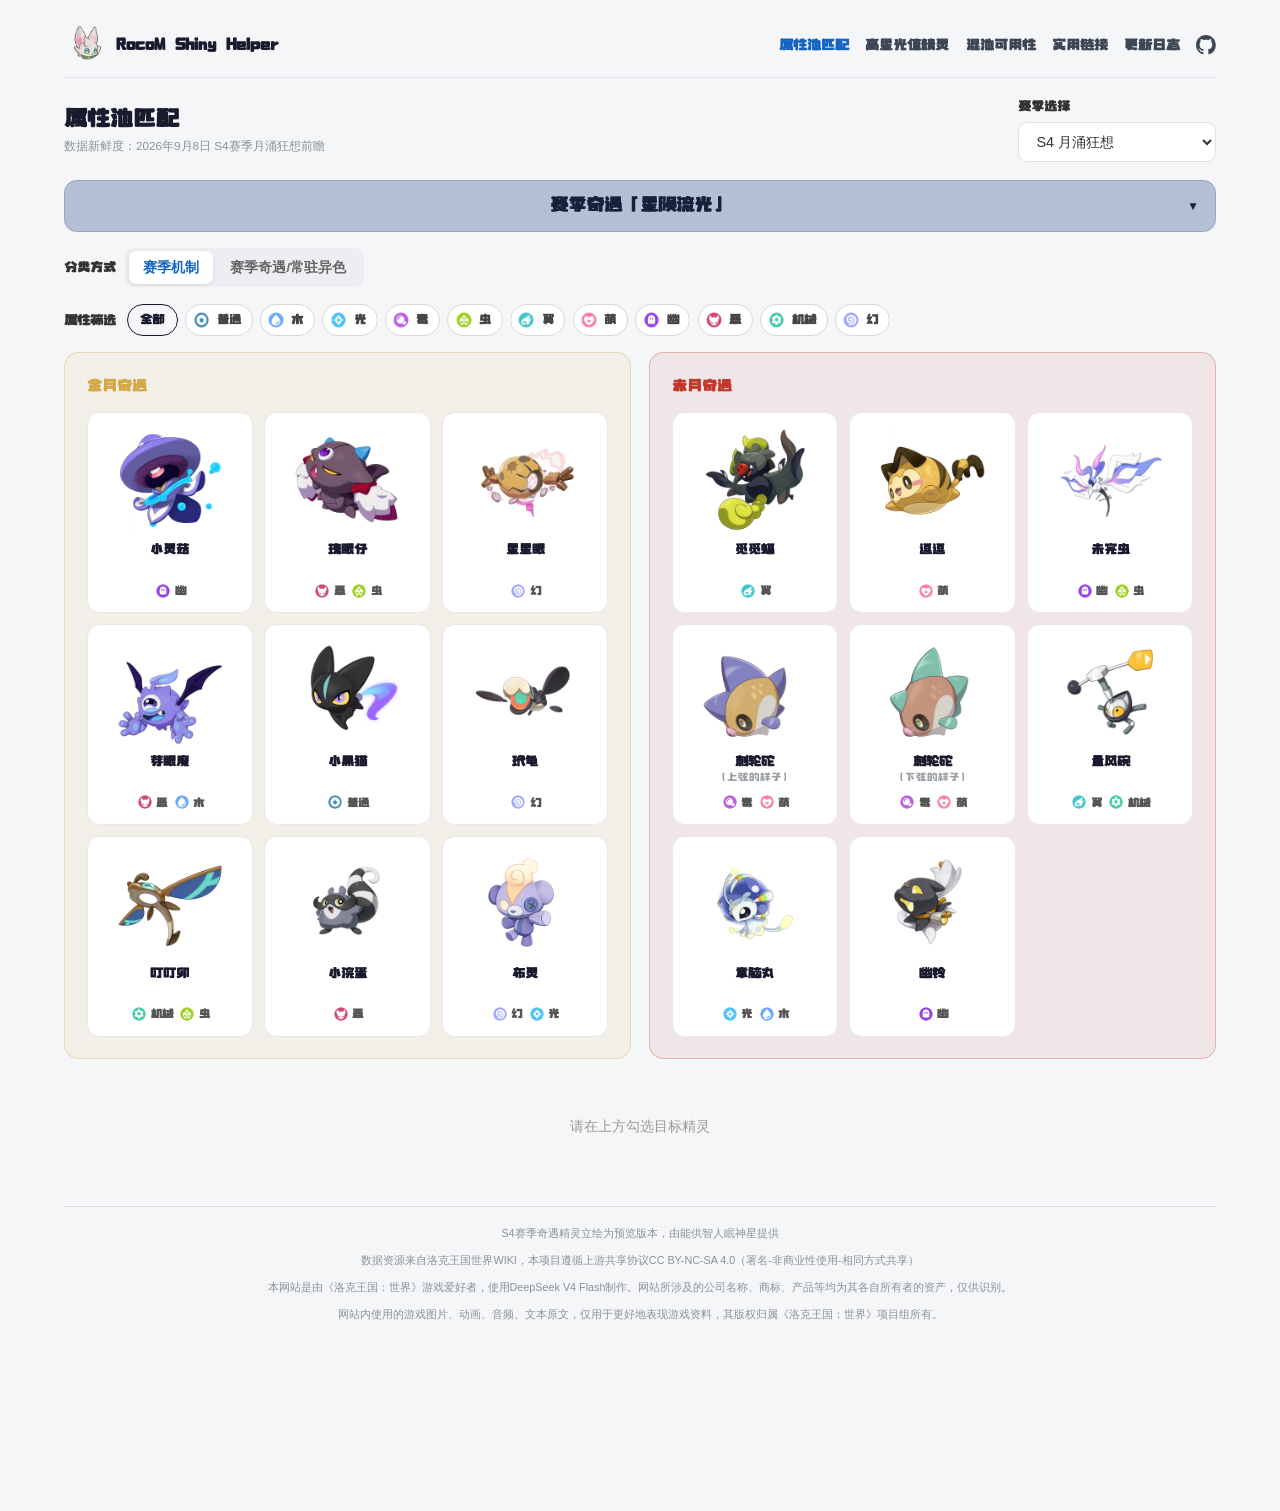
==== commit 850b5a55: "perf: 图片转 WebP 大幅压缩体积 + 懒加载 + Service Worker 缓存 + 防 CLS - 全部立绘转 WebP 并调整至 512px（avatar 等保持原尺寸），总体积约 " ====
--- a/index.html
+++ b/index.html
@@ -6,6 +6,11 @@
   <link rel="icon" type="image/png" href="icons.png">
   <title>属性池匹配 - RocoM Shiny Helper</title>
   <link rel="stylesheet" href="css/site.css">
+  <script>
+    if ('serviceWorker' in navigator) {
+      window.addEventListener('load', () => { navigator.serviceWorker.register('./sw.js').catch(() => {}); });
+    }
+  </script>
 </head>
 <body>
   <div class="container">
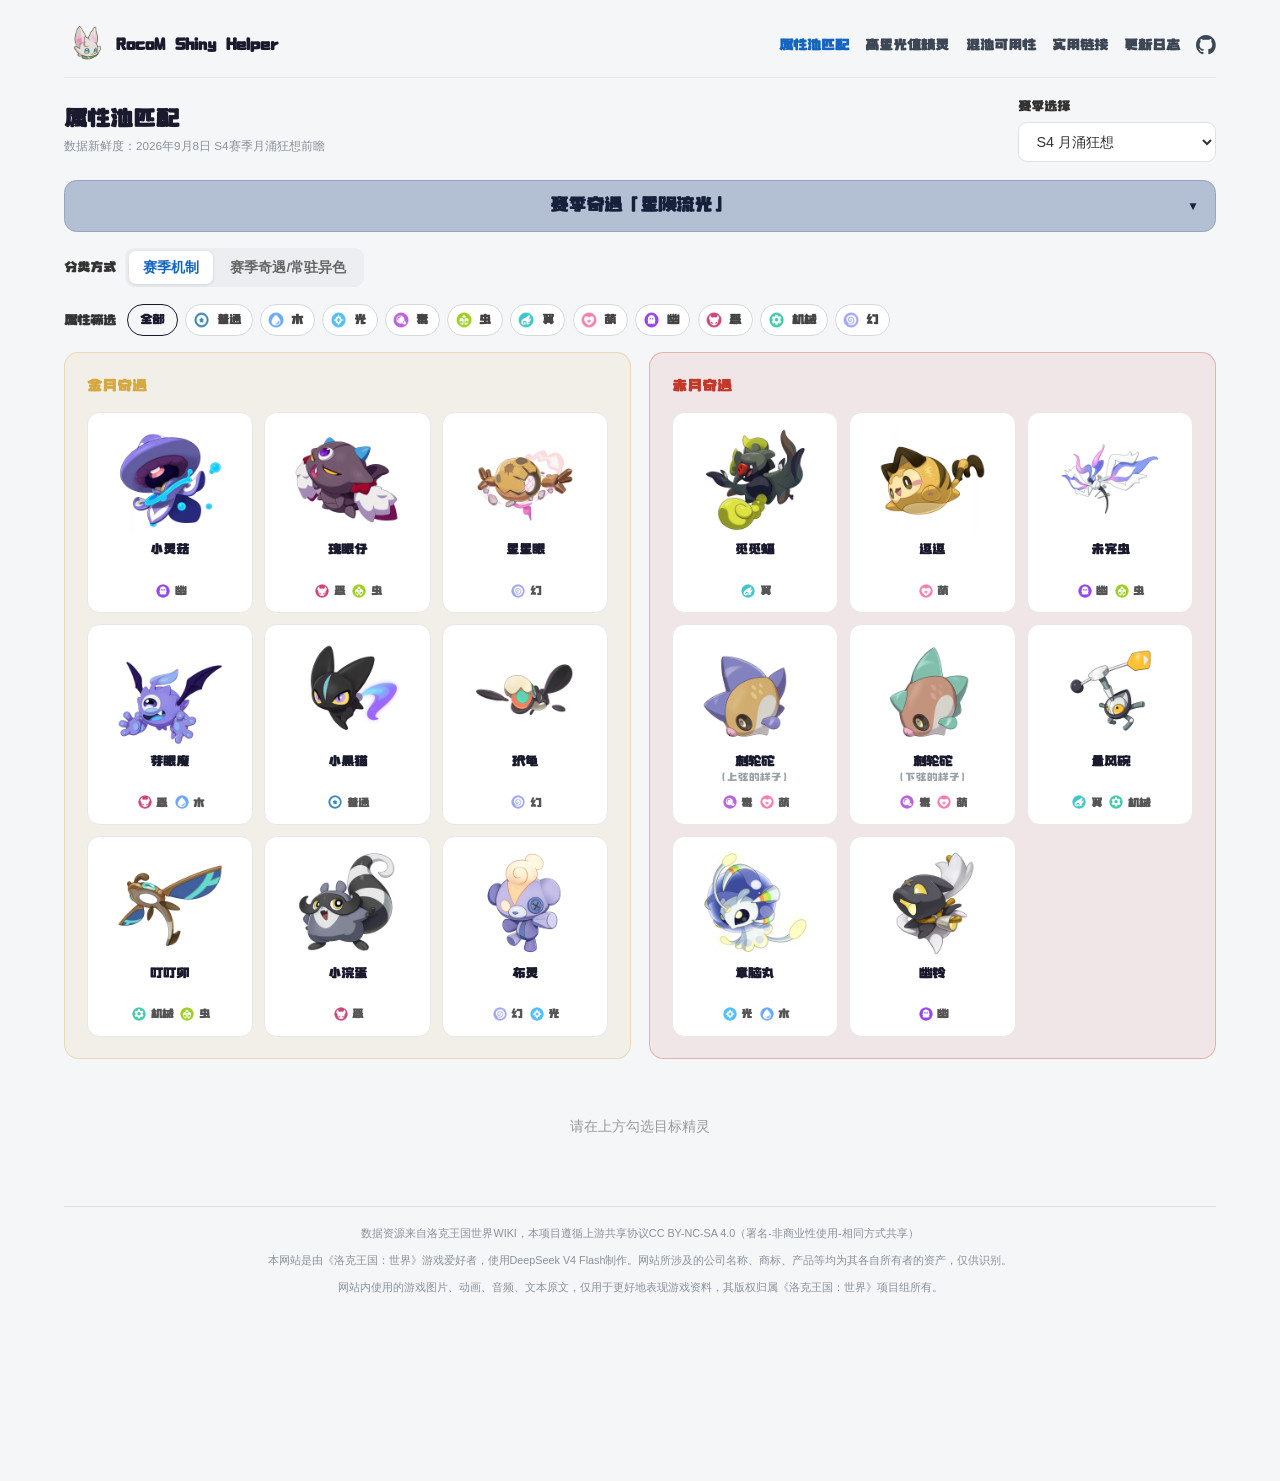
==== commit 1994ad60: "feat: S4 立绘替换为官方图片并接入全量异色立绘 - images/S4 全部立绘改为官方图片，删除自制「（预览版）」立绘及命名 - data/S4.json 去掉 previewImage；接" ====
--- a/index.html
+++ b/index.html
@@ -73,7 +73,6 @@
     <div class="empty-state" id="empty-state">请在上方勾选目标精灵</div>
 
     <footer class="footer">
-      <p>S4赛季奇遇精灵立绘为预览版本，由能供智人眠神星提供</p>
       <p>数据资源来自洛克王国世界WIKI，本项目遵循上游共享协议CC BY-NC-SA 4.0（署名-非商业性使用-相同方式共享）</p>
       <p>本网站是由《洛克王国：世界》游戏爱好者，使用DeepSeek V4 Flash制作。网站所涉及的公司名称、商标、产品等均为其各自所有者的资产，仅供识别。</p>
       <p>网站内使用的游戏图片、动画、音频、文本原文，仅用于更好地表现游戏资料，其版权归属《洛克王国：世界》项目组所有。</p>
--- a/css/site.css
+++ b/css/site.css
@@ -664,6 +664,10 @@
 .hv-dim { color: #b0b6bf; }
 .hv-season { display: inline-block; padding: 2px 10px; border-radius: 999px; font-size: 12px; font-weight: 600; white-space: nowrap; }
 .rc-foot .hv-season { font-size: 11px; padding: 1px 8px; }
+/* 无立绘精灵：占位留空 + 备注标注 */
+.rc-note { font-size: 11px; color: #b07a2a; font-weight: 600; text-align: center; line-height: 1.4; }
+.hv-ava-empty { border-radius: 10px; background: #f4f6f9; border: 1px dashed #dfe4ea; }
+.hv-note { color: #b07a2a; font-weight: 600; font-size: 12px; }
 .hv-num { display: inline-flex; align-items: center; gap: 5px; font-weight: 600; font-size: 14px; color: #333; white-space: nowrap; }
 .hv-num img { width: 18px; height: 18px; border-radius: 50%; }
 .hv-table-card { margin: 0; width: 100%; }
@@ -716,8 +720,38 @@
   font-size: 12px; color: #9aa0a8; font-family: var(--font-text);
   white-space: nowrap; overflow: hidden; text-overflow: ellipsis;
 }
+.lnk-tags { display: flex; align-items: center; gap: 5px; flex-wrap: wrap; margin-top: 2px; }
+.lnk-tag {
+  padding: 1px 9px; border-radius: 999px;
+  font-size: 11px; font-weight: 700; line-height: 1.6; white-space: nowrap;
+  font-family: var(--font-text);
+}
+.lnk-tag.t-egg { background: #e8f5e9; color: #2e7d32; border: 1px solid #c8e6c9; }
+.lnk-tag.t-general { background: #eaf3ff; color: #0b6bcb; border: 1px solid #cfe2fb; }
+.lnk-tag.t-pvp { background: #fdecea; color: #b71c1c; border: 1px solid #ef9a9a; }
+.lnk-tag.t-wiki { background: #ede7f6; color: #4527a0; border: 1px solid #d1c4e9; }
 @media (max-width: 560px) {
   .lnk-card { padding: 8px 10px; gap: 10px; }
   .lnk-tile { width: 44px; height: 44px; }
   .lnk-ico { width: 26px; height: 26px; }
 }
+
+/* ==================== 移动端顶栏导航：单行横向滑动 ==================== */
+/* 手机端品牌独占一行，右侧导航保持单行不换行；超出部分左右滑动查看 */
+@media (max-width: 768px) {
+  .top-nav {
+    flex-wrap: nowrap;
+    width: 100%;
+    max-width: 100%;
+    gap: 18px;
+    padding: 2px 10px 2px 0;
+    overflow-x: auto;
+    overflow-y: hidden;
+    -webkit-overflow-scrolling: touch;
+    overscroll-behavior-x: contain;
+    scrollbar-width: none;        /* Firefox */
+    -ms-overflow-style: none;     /* 旧 Edge / IE */
+  }
+  .top-nav::-webkit-scrollbar { display: none; }   /* Chrome / Safari */
+  .top-nav a { display: inline-flex; align-items: center; min-height: 44px; }
+}
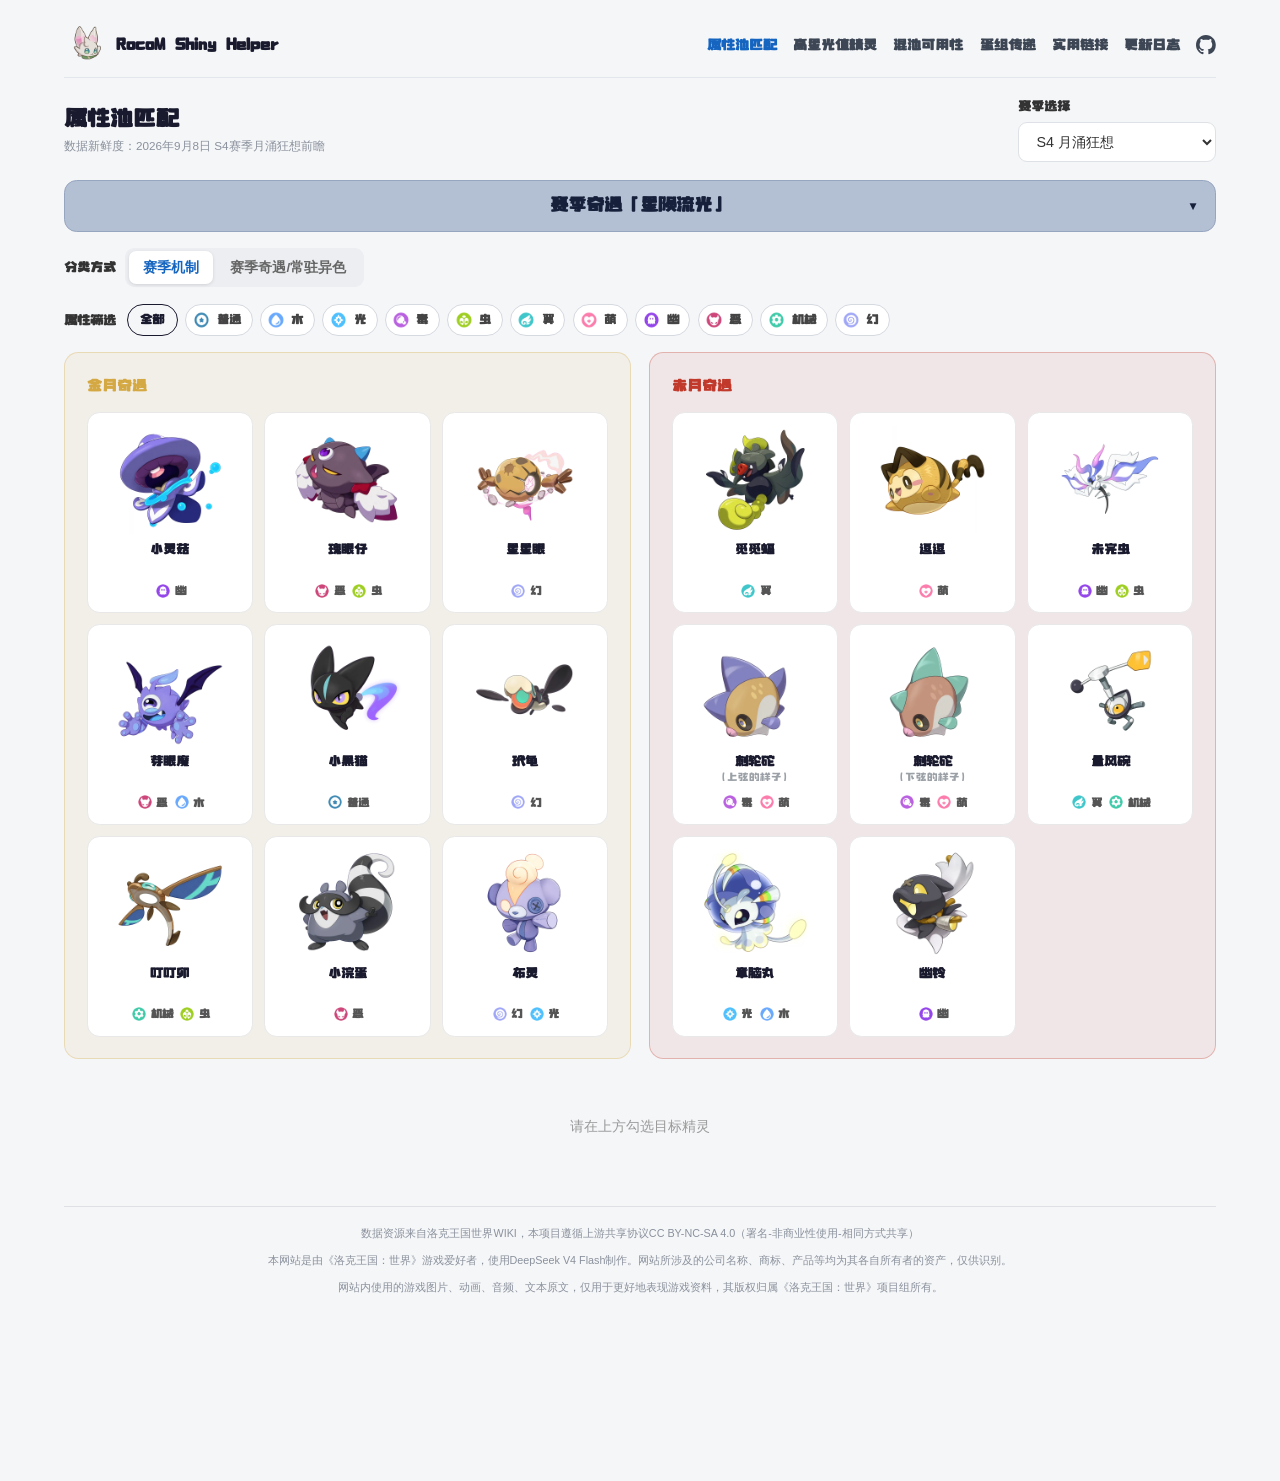
==== commit e3590eb9: "feat: 新增蛋组传递页面 v4.2.0 - 新增 pages/egg-group.html：S1-S4 赛季奇遇/常驻异色精灵蛋组与接力传递查询 - 新增 data/egg_groups.json" ====
--- a/index.html
+++ b/index.html
@@ -6,11 +6,6 @@
   <link rel="icon" type="image/png" href="icons.png">
   <title>属性池匹配 - RocoM Shiny Helper</title>
   <link rel="stylesheet" href="css/site.css">
-  <script>
-    if ('serviceWorker' in navigator) {
-      window.addEventListener('load', () => { navigator.serviceWorker.register('./sw.js').catch(() => {}); });
-    }
-  </script>
 </head>
 <body>
   <div class="container">
@@ -23,6 +18,7 @@
         <a class="active" href="index.html">属性池匹配</a>
         <a href="pages/high-value.html">高星光值精灵</a>
         <a href="pages/pool-availability.html">混池可用性</a>
+        <a href="pages/egg-group.html">蛋组传递</a>
         <a href="pages/toolbox.html">实用链接</a>
         <a href="pages/changelog.html">更新日志</a>
         <a class="gh" href="https://github.com/JayeGT002/Rocom-Shiny-Helper" target="_blank" rel="noopener" title="GitHub 仓库" aria-label="GitHub 仓库">
--- a/css/site.css
+++ b/css/site.css
@@ -730,6 +730,19 @@
 .lnk-tag.t-general { background: #eaf3ff; color: #0b6bcb; border: 1px solid #cfe2fb; }
 .lnk-tag.t-pvp { background: #fdecea; color: #b71c1c; border: 1px solid #ef9a9a; }
 .lnk-tag.t-wiki { background: #ede7f6; color: #4527a0; border: 1px solid #d1c4e9; }
+
+/* ==================== 工具箱导航页 ==================== */
+/* 卡片副文本改为工具介绍（可换行，非链接）；卡片暂未上线，故不可点击 */
+.lnk-desc {
+  font-size: 12px; color: #9aa0a8; font-family: var(--font-text);
+  line-height: 1.55; overflow-wrap: anywhere;
+}
+.lnk-card.is-static { cursor: default; }
+.lnk-card.is-static:hover {
+  border-color: #e8e8e8; transform: none; box-shadow: none;
+}
+.lnk-card.is-static:hover .lnk-name { color: #1a1a2e; }
+.lnk-tile > svg.lnk-ico { fill: none; stroke: #1565c0; stroke-width: 1.8; stroke-linecap: round; stroke-linejoin: round; }
 @media (max-width: 560px) {
   .lnk-card { padding: 8px 10px; gap: 10px; }
   .lnk-tile { width: 44px; height: 44px; }
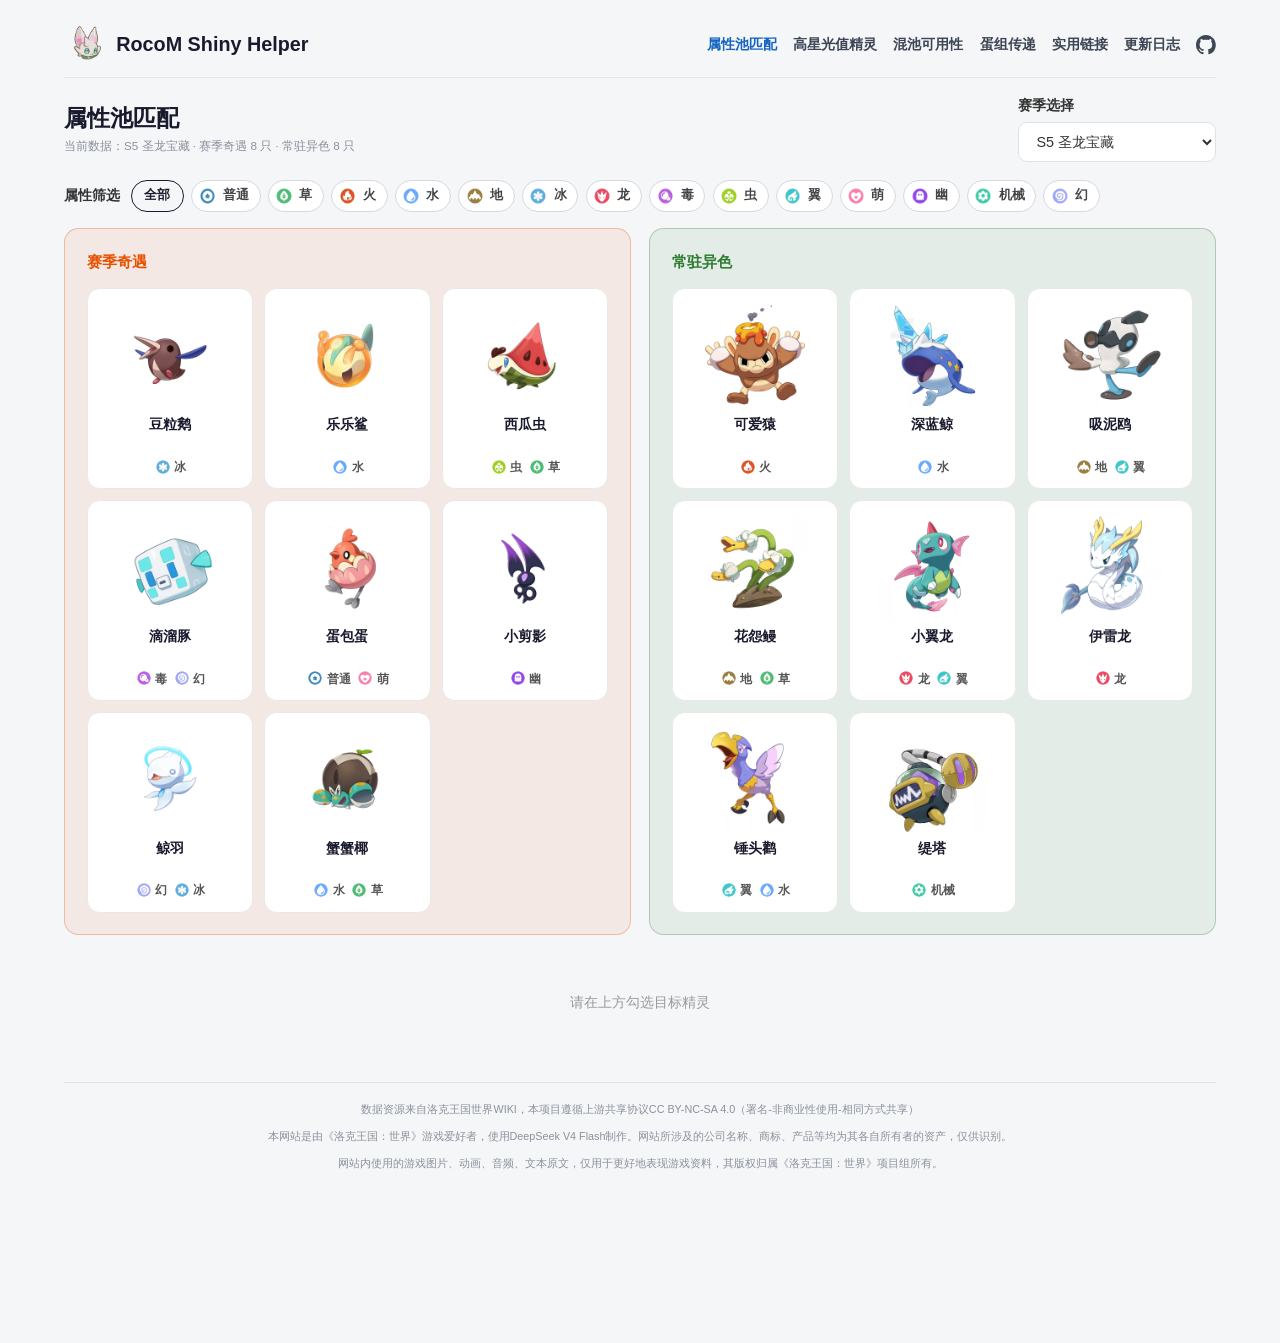
==== commit ee33cc6d: "feat: S5 圣龙宝藏与版本更新流程 v5.0.0" ====
--- a/index.html
+++ b/index.html
@@ -30,7 +30,7 @@
     <div class="page-head">
       <div class="page-title">
         <h1>属性池匹配</h1>
-        <p class="page-sub">数据新鲜度：2026年9月8日 S4赛季月涌狂想前瞻</p>
+        <p class="page-sub">当前数据：S5 圣龙宝藏 · 赛季奇遇 8 只 · 常驻异色 8 只</p>
       </div>
       <div class="season-select">
         <label>赛季选择</label>
@@ -77,4 +77,4 @@
 
   <script src="js/app.js" defer></script>
 </body>
-</html>+</html>
--- a/css/site.css
+++ b/css/site.css
@@ -1,11 +1,6 @@
 
-    @font-face {
-      font-family: 'MIANFEIZITI';
-      src: url('../fonts/MIANFEIZITI.ttf') format('truetype');
-      font-display: swap;
-    }
     :root {
-      --font-game: 'MIANFEIZITI', -apple-system, BlinkMacSystemFont, 'Segoe UI', Roboto, 'PingFang SC', 'Microsoft YaHei', sans-serif;
+      --font-game: -apple-system, BlinkMacSystemFont, 'Segoe UI', Roboto, 'PingFang SC', 'Microsoft YaHei', sans-serif;
       --font-text: -apple-system, BlinkMacSystemFont, 'Segoe UI', Roboto, 'PingFang SC', 'Microsoft YaHei', sans-serif;
     }
     * { box-sizing: border-box; margin: 0; padding: 0; }
@@ -246,6 +241,7 @@
     .attr-btn img { width: 22px; height: 22px; border-radius: 50%; }
     .attr-btn.active { border-color: var(--ac); background: var(--abg); color: var(--ac); }
     .attr-btn.all { padding: 6px 14px; }
+    .attr-btn.stage { padding: 6px 14px; }
 
     /* 属性筛选下不可命中精灵：置灰不可选 */
     .sprite-card.disabled {
@@ -563,9 +559,8 @@
     }
   
 
-    @font-face { font-family: 'MIANFEIZITI'; src: url('../fonts/MIANFEIZITI.ttf') format('truetype'); }
     :root {
-      --font-game: 'MIANFEIZITI', -apple-system, BlinkMacSystemFont, 'Segoe UI', Roboto, 'PingFang SC', 'Microsoft YaHei', sans-serif;
+      --font-game: -apple-system, BlinkMacSystemFont, 'Segoe UI', Roboto, 'PingFang SC', 'Microsoft YaHei', sans-serif;
       --font-text: -apple-system, BlinkMacSystemFont, 'Segoe UI', Roboto, 'PingFang SC', 'Microsoft YaHei', sans-serif;
     }
     * { box-sizing: border-box; margin: 0; padding: 0; }
@@ -593,9 +588,8 @@
     @media (max-width: 700px) { .header { flex-direction: column; } }
   
 
-    @font-face { font-family: 'MIANFEIZITI'; src: url('../fonts/MIANFEIZITI.ttf') format('truetype'); }
     :root {
-      --font-game: 'MIANFEIZITI', -apple-system, BlinkMacSystemFont, 'Segoe UI', Roboto, 'PingFang SC', 'Microsoft YaHei', sans-serif;
+      --font-game: -apple-system, BlinkMacSystemFont, 'Segoe UI', Roboto, 'PingFang SC', 'Microsoft YaHei', sans-serif;
       --font-text: -apple-system, BlinkMacSystemFont, 'Segoe UI', Roboto, 'PingFang SC', 'Microsoft YaHei', sans-serif;
     }
     * { box-sizing: border-box; margin: 0; padding: 0; }
